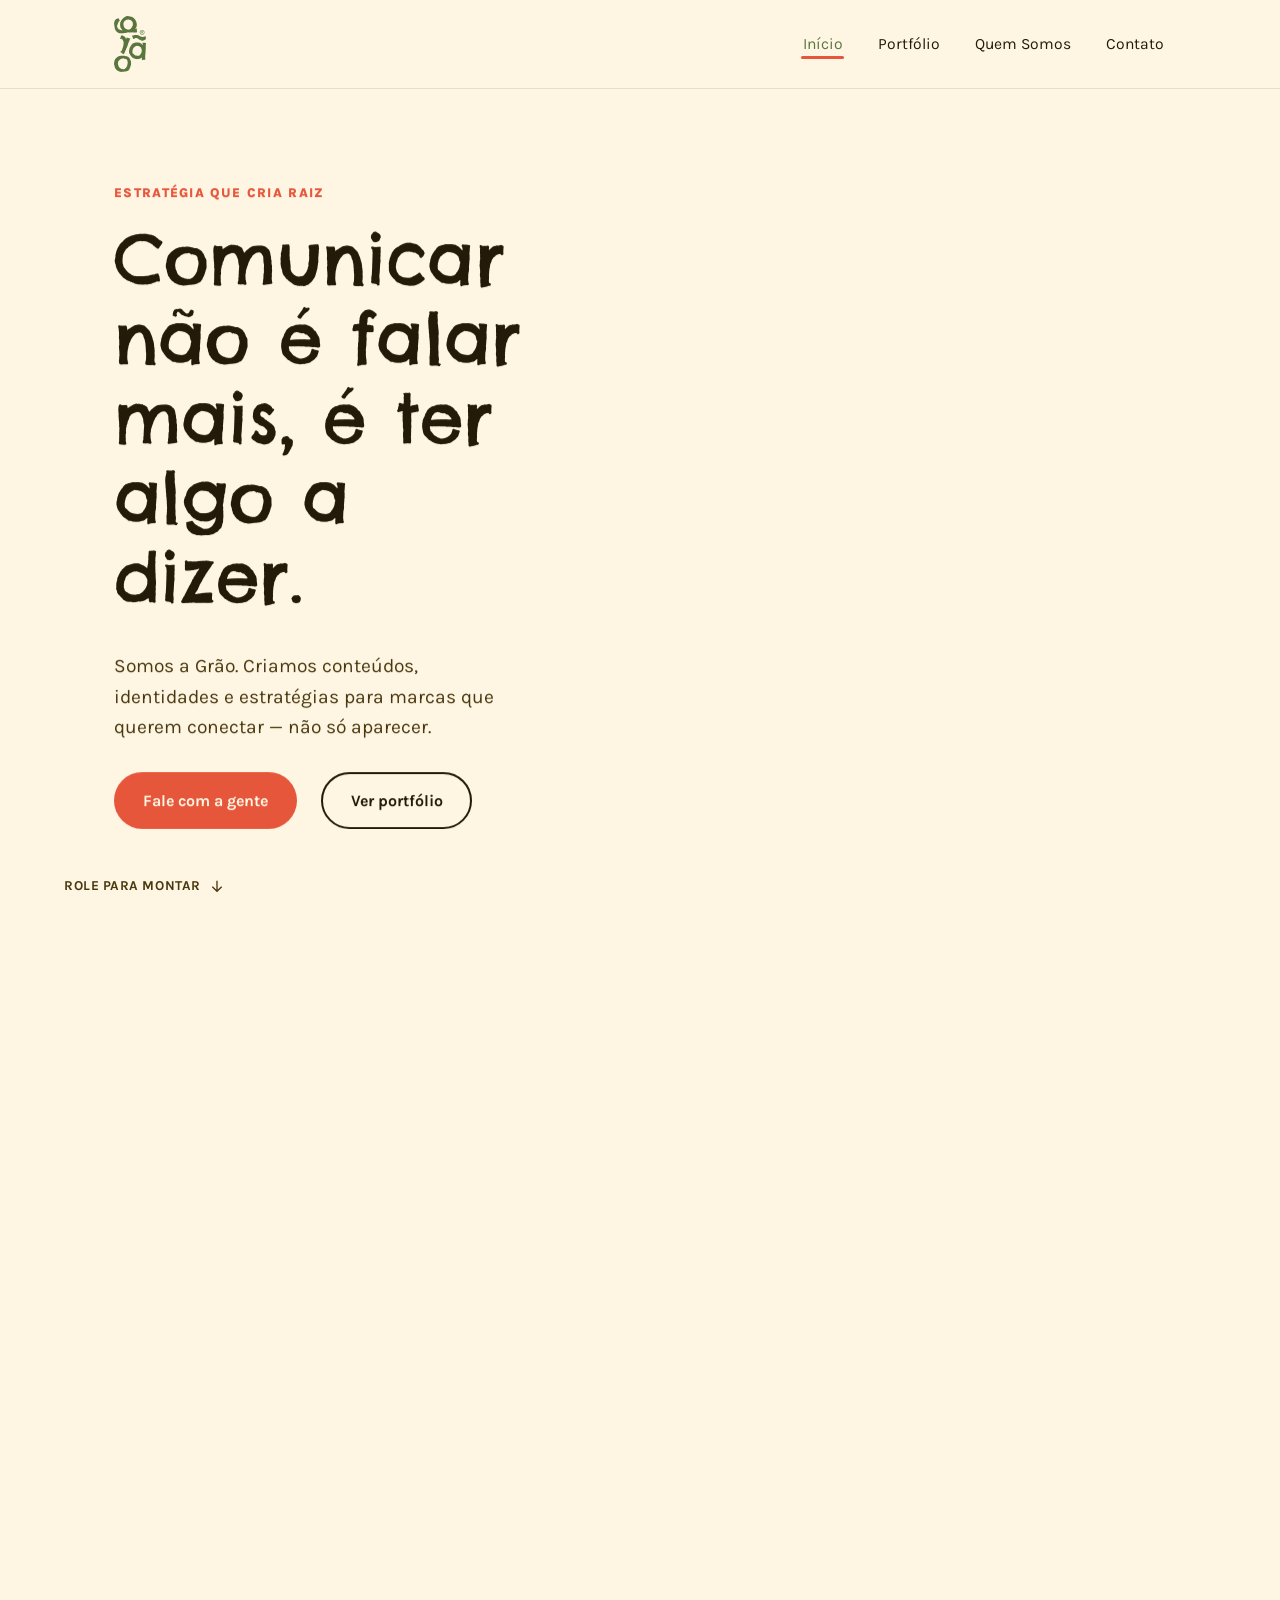
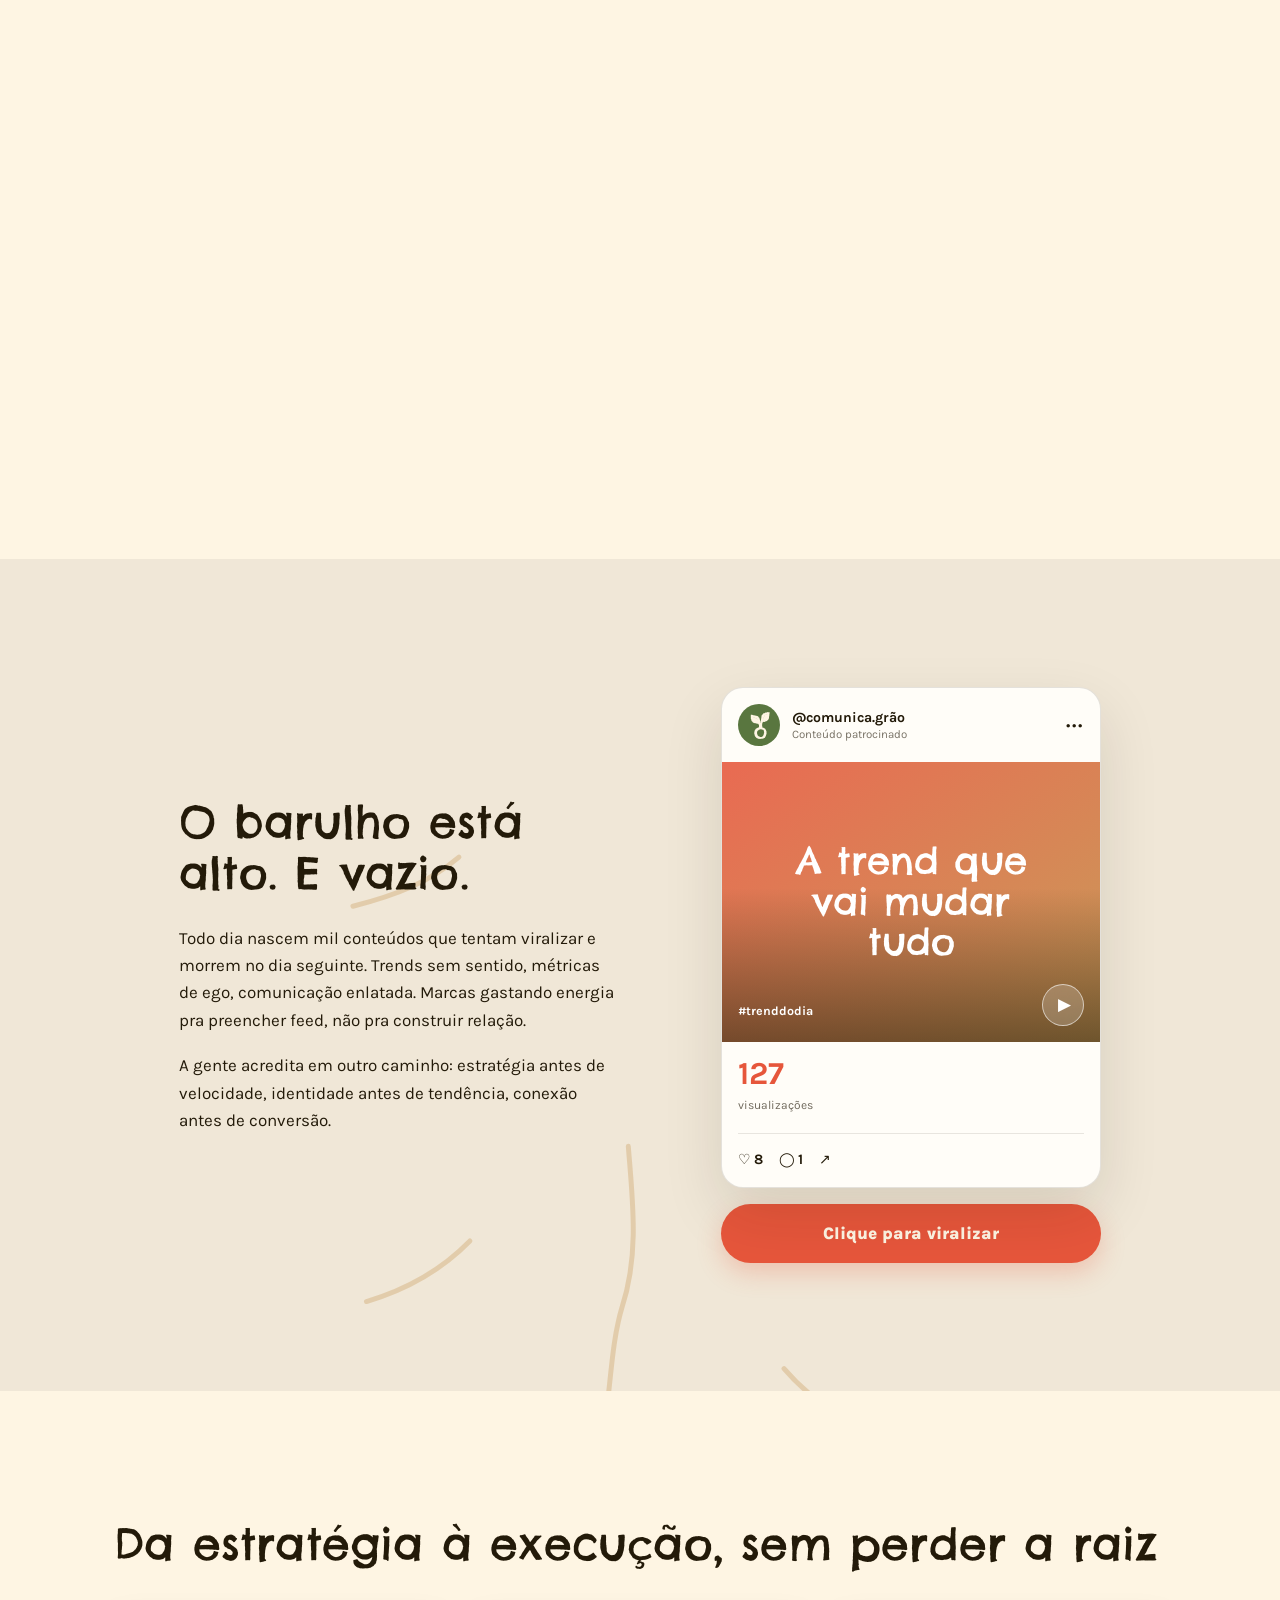
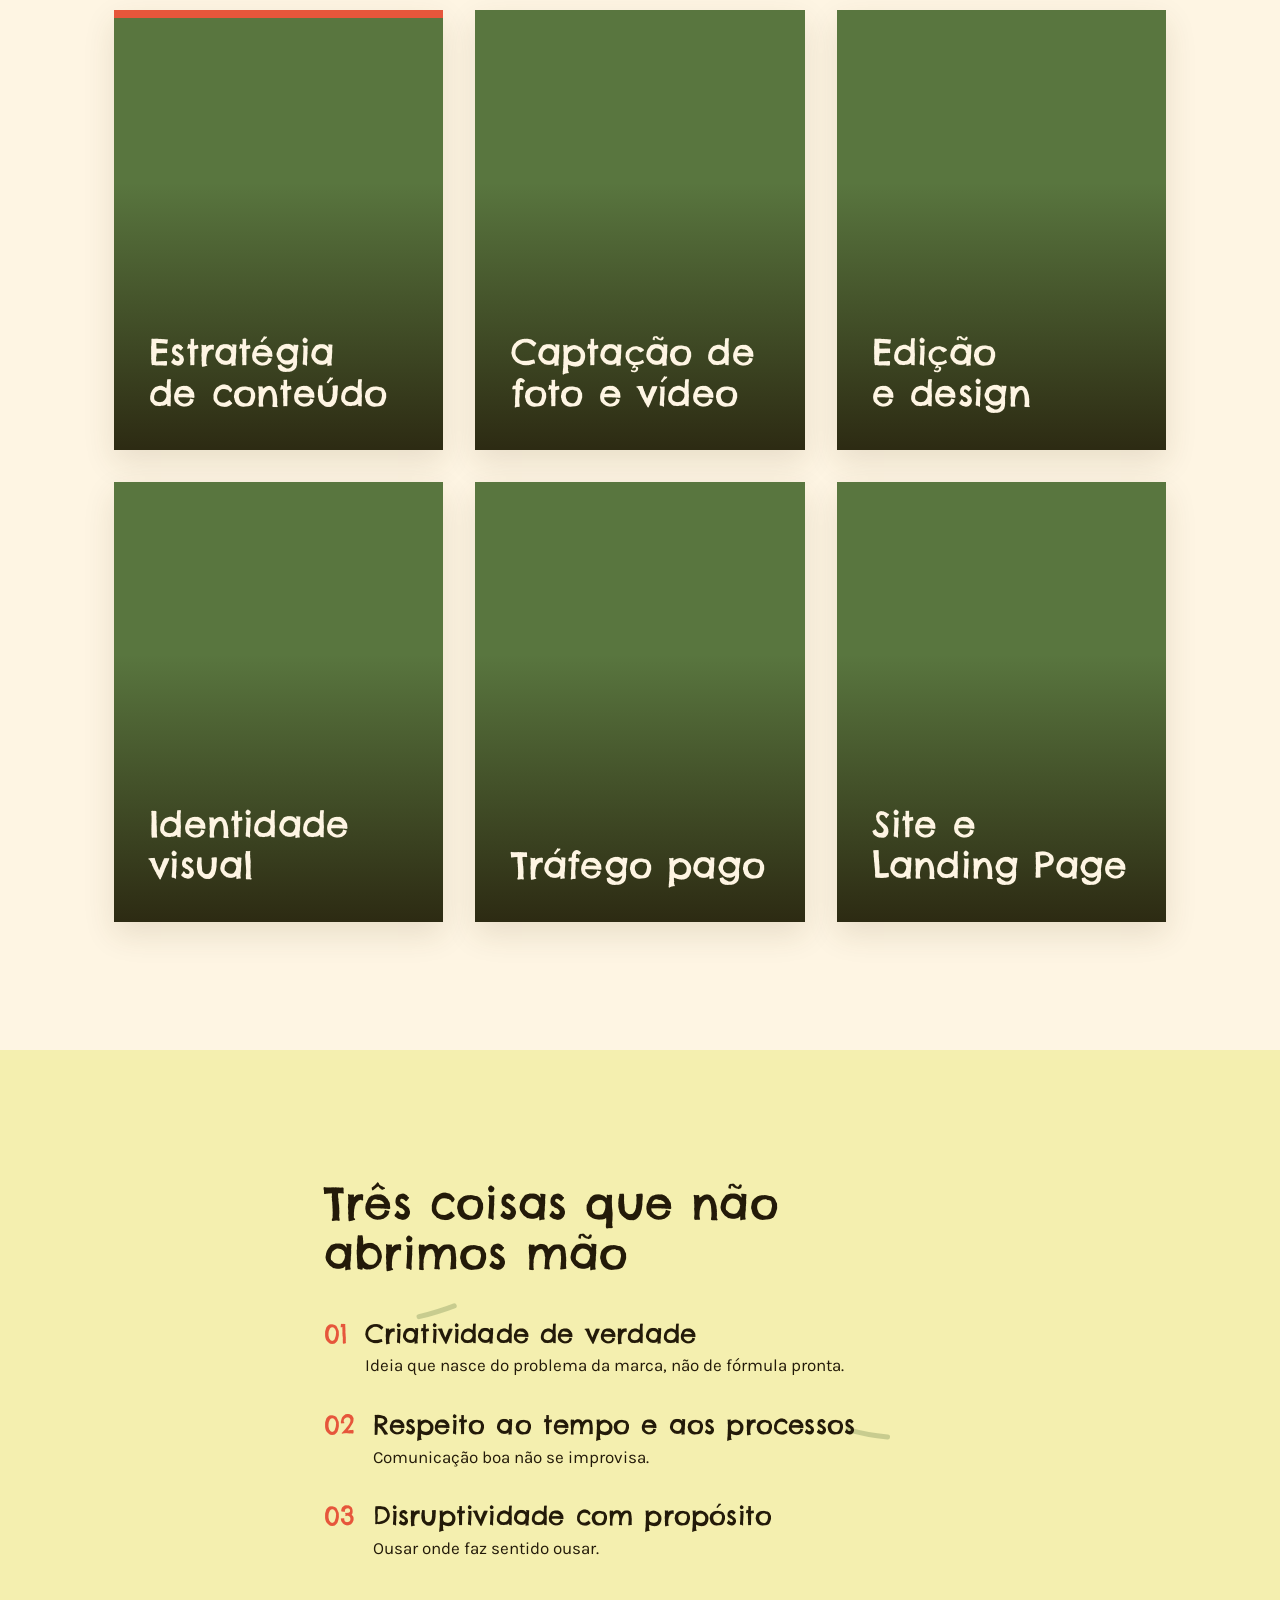
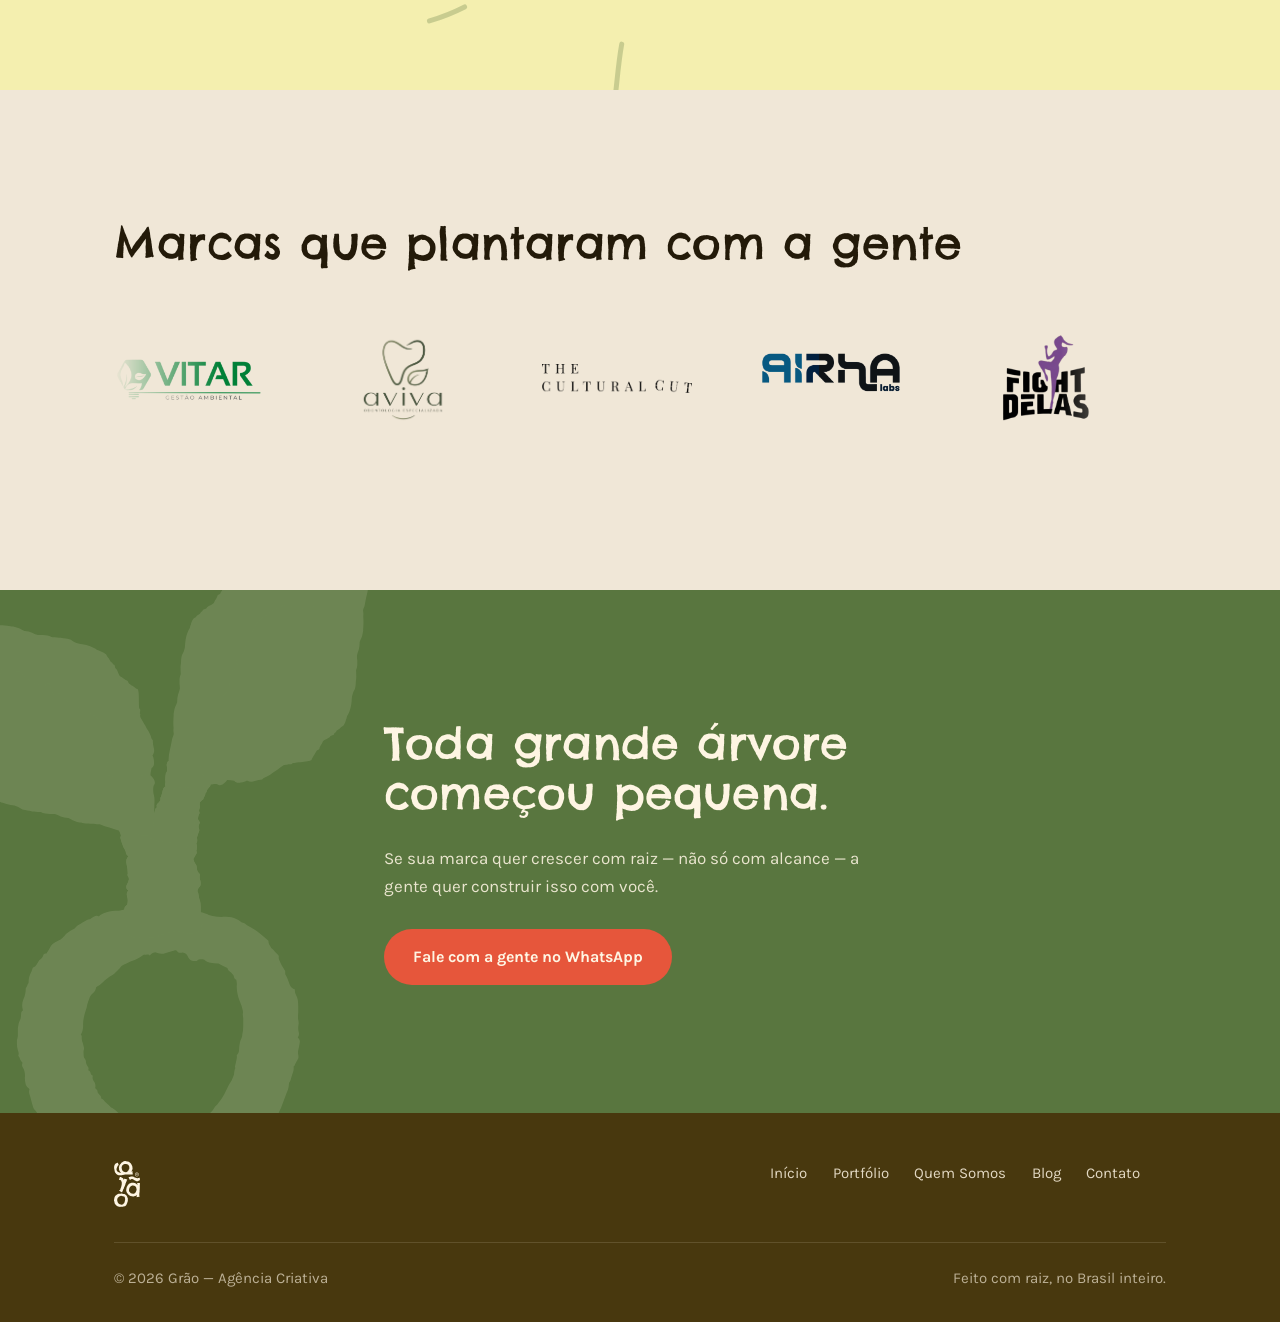
==== index.html @ 2f548d8a "Add files via upload" ====
<!doctype html>
<html lang="pt-BR">
<head>
  <meta charset="UTF-8" />
  <meta name="viewport" content="width=device-width, initial-scale=1.0" />
  <title>Grão — Agência Criativa</title>
  <meta name="description" content="A Grão cria conteúdos, identidades e estratégias para marcas que querem conectar — não só aparecer. Comunicação com propósito, do Brasil inteiro." />
  <link rel="icon" href="assets/img/icon-green.svg" type="image/svg+xml" />
  <link rel="stylesheet" href="css/style.css" />
</head>
<body>

  <header class="site-header">
    <nav class="nav">
      <a href="index.html" class="nav-brand">
        <img src="assets/img/logo-green.svg" alt="" class="icon" />
      </a>
      <button class="nav-toggle" aria-label="Abrir menu" aria-expanded="false">
        <svg viewBox="0 0 24 24" fill="none" stroke="currentColor" stroke-width="2"><line x1="3" y1="6" x2="21" y2="6"/><line x1="3" y1="12" x2="21" y2="12"/><line x1="3" y1="18" x2="21" y2="18"/></svg>
      </button>
      <ul class="nav-links">
        <li><a href="index.html" class="active">Início</a></li>
        <li><a href="portfolio.html">Portfólio</a></li>
        <li><a href="quem-somos.html">Quem Somos</a></li>
        <li><a href="contato.html">Contato</a></li>
      </ul>
    </nav>
  </header>

  <main>

    <!-- HERO -->
    <section class="hero bg-cream" data-mosaic-hero>
      <div class="hero-sticky">
        <div class="container hero-layout">
          <div class="hero-inner">
            <span class="hero-kicker reveal-fade">Estratégia que cria raiz</span>
            <h1 class="hero-title">
              <span class="reveal-line"><span>Comunicar não é falar mais, é ter algo a dizer.</span></span>
            </h1>
            <p class="lede reveal-fade">Somos a Grão. Criamos conteúdos, identidades e estratégias para marcas que querem conectar — não só aparecer.</p>
            <div class="btn-row reveal-fade">
              <a href="contato.html" class="btn btn-primary">Fale com a gente</a>
              <a href="portfolio.html" class="btn btn-outline">Ver portfólio</a>
            </div>
          </div>

          <div class="mosaic-stage" role="img" aria-label="Açaí">
            <!-- FOTO 1: -->
            <figure class="mosaic-slot mosaic-slot--1" data-start="0.00" data-x="-70" data-y="10" data-rotate="-4">
              <img src="assets/img/hero-map.png" alt="Frutos reunidos em cestos" />
            </figure>

            <!-- FOTO 2: -->
            <figure class="mosaic-slot mosaic-slot--2" data-start="0.12" data-x="0" data-y="-65" data-rotate="3">
              <img src="assets/img/hero-mud.png" alt="Grãos e cereais" />
            </figure>

            <!-- FOTO 3: -->
            <figure class="mosaic-slot mosaic-slot--3" data-start="0.24" data-x="75" data-y="-30" data-rotate="4">
              <img src="assets/img/hero-acai.png" alt="Mapa do estado do Pará" />
            </figure>

            <!-- FOTO 4: -->
            <figure class="mosaic-slot mosaic-slot--4" data-start="0.38" data-x="85" data-y="15" data-rotate="-3">
              <img src="assets/img/hero-seed.png" alt= Folhas verdes em crescimento" />
            </figure>

            <!-- FOTO 5: -->
            <figure class="mosaic-slot mosaic-slot--5" data-start="0.52" data-x="-55" data-y="60" data-rotate="3">
              <img src="assets/img/icon-green.svg" alt="Mãos trabalhando com terra e cultivo" />
            </figure>

            <!-- FOTO 6: -->
            <figure class="mosaic-slot mosaic-slot--6" data-start="0.65" data-x="0" data-y="75" data-rotate="-4">
              <img src="assets/img/hero-pirarucu.jpeg" alt="Cultivo protegido em estufa" />
            </figure>

            <!-- FOTO 7: -->
            <figure class="mosaic-slot mosaic-slot--7" data-start="0.78" data-x="70" data-y="65" data-rotate="4">
              <img src="assets/img/hero-nut.png" alt="Grãos de café" />
            </figure>

            <figure class="mosaic-slot mosaic-slot--8" data-start="0.86" data-x="70" data-y="65"> 
              <img src="assets/img/hero-color.png" alt="Paleta de cores">
            </figure>
          </div>
        </div>
        <a href="#problema" class="scroll-cue reveal-fade" aria-label="Rolar para montar o mosaico">
          <span>Role para montar</span>
          <svg viewBox="0 0 24 24" fill="none" stroke="currentColor" stroke-width="2"><path d="M12 4v16M5 13l7 7 7-7"/></svg>
        </a>
      </div>
    </section>

    <!-- O PROBLEMA -->
<section
class="bg-soft root-growth-section root-growth-section--problem"
id="problema"
data-root-section
>
<svg
  class="growing-root"
  viewBox="0 0 700 620"
  preserveAspectRatio="xMidYMid slice"
  aria-hidden="true"
>
  <path
    class="root-line"
    pathLength="1"
    data-root-delay="0"
    d="M350 0 C342 72 372 112 350 172 C329 230 363 281 346 339 C330 397 358 459 338 520 C329 550 331 586 322 620"
  />

  <path
    class="root-line"
    pathLength="1"
    data-root-delay="0.12"
    d="M352 126 C310 143 276 169 243 207 C221 232 195 244 159 253"
  />

  <path
    class="root-line root-line--fine"
    pathLength="1"
    data-root-delay="0.22"
    d="M259 190 C244 164 218 145 186 137 M225 224 C194 211 166 214 135 228"
  />

  <path
    class="root-line"
    pathLength="1"
    data-root-delay="0.3"
    d="M349 226 C394 244 432 273 466 311 C491 339 524 353 564 357"
  />

  <path
    class="root-line root-line--fine"
    pathLength="1"
    data-root-delay="0.42"
    d="M439 286 C460 257 491 239 528 235 M481 326 C516 315 548 319 584 339"
  />

  <path
    class="root-line"
    pathLength="1"
    data-root-delay="0.5"
    d="M346 360 C309 382 280 416 253 456 C233 485 205 505 168 516"
  />

  <path
    class="root-line root-line--fine"
    pathLength="1"
    data-root-delay="0.63"
    d="M281 420 C258 399 230 391 198 394 M247 465 C214 455 184 463 153 486"
  />

  <path
    class="root-line"
    pathLength="1"
    data-root-delay="0.68"
    d="M341 455 C378 471 407 500 431 540 C449 570 475 591 508 603"
  />
</svg>

<div class="container problem-content">
  <div class="problem-text">
    <h2>O barulho está alto. E vazio.</h2>

    <p>
      Todo dia nascem mil conteúdos que tentam viralizar e morrem no dia
      seguinte. Trends sem sentido, métricas de ego, comunicação enlatada.
      Marcas gastando energia pra preencher feed, não pra construir relação.
    </p>

    <p>
      A gente acredita em outro caminho: estratégia antes de velocidade,
      identidade antes de tendência, conexão antes de conversão.
    </p>
  </div>

  <!-- MINIJOGO -->
  <div class="viral-game" data-viral-game>
    <div class="viral-post">
      <div class="viral-post__header">
        <div class="viral-post__avatar"> 
          <div class="viral-post__icon"> 
            <img src="assets/img/icon-cream.svg">
        </div>
      </div>

        <div class="viral-post__profile">
          <strong>@comunica.grão</strong>
          <span>Conteúdo patrocinado</span>
        </div>

        <span class="viral-post__menu" aria-hidden="true">•••</span>
      </div>

      <div class="viral-post__media">
        <span class="viral-post__label">
          A trend que vai mudar tudo
        </span>

        <div class="viral-post__play" aria-hidden="true">
          ▶
        </div>

        <span class="viral-post__trend">
          #trenddodia
        </span>
      </div>

      <div class="viral-post__metrics">
        <div class="viral-post__views">
          <strong data-viral-views>127</strong>
          <span>visualizações</span>
        </div>

        <div class="viral-post__interactions">
          <span>
            ♡ <strong data-viral-likes>8</strong>
          </span>

          <span>
            ◯ <strong data-viral-comments>1</strong>
          </span>

          <span aria-hidden="true">↗</span>
        </div>
      </div>

      <!-- MENSAGEM FINAL -->
      <div
        class="viral-result"
        data-viral-result
        role="status"
        aria-live="polite"
        aria-hidden="true"
      >
        <div class="viral-result__content">
          <span class="viral-result__icon" aria-hidden="true">
            ☹
          </span>

          <p>
            Infelizmente, surgiu uma nova trend.<br>
            Todo mundo já esqueceu essa.
          </p>

          <button
            class="viral-reset-button"
            type="button"
            data-viral-reset
          >
            Ver nova trend
          </button>
        </div>
      </div>
    </div>

    <button
      class="viral-button"
      type="button"
      data-viral-button
    >
      Clique para viralizar
    </button>
  </div>
</div>
</section>

    <!-- O QUE FAZEMOS -->
    <section class="bg-cream">
      <div class="container">
        <h2>Da estratégia à execução, sem perder a raiz</h2>
        <div class="services-grid">
          <article class="service-card is-flagship" style="--service-image: url('https://images.unsplash.com/photo-1552664730-d307ca884978?auto=format&fit=crop&w=1200&q=85');">
            <div class="service-card__content">
              <h3>Estratégia de conteúdo</h3>
              <div class="service-card__details">
                <p>Nosso carro-chefe: planejamento que conecta a marca ao que ela quer dizer — e a quem ela quer alcançar, do roteiro ao post no ar, com estratégia por trás de cada peça.</p>
                <a href="portfolio.html" class="btn service-card__cta">Quero conhecer</a>
              </div>
            </div>
          </article>
          <article class="service-card" style="--service-image: url('https://unsplash.com/pt-br/fotografias/um-close-up-de-uma-raiz-de-arvore-em-uma-rocha-HPtBfvp8Uvg');">
            <div class="service-card__content">
              <h3>Captação de foto e vídeo</h3>
              <div class="service-card__details">
                <p>Imagem com direção, intenção e sensibilidade — muito além do simples registro.</p>
                <a href="portfolio.html" class="btn service-card__cta">Quero conhecer</a>
              </div>
            </div>
          </article>
          <article class="service-card" style="--service-image: url('https://images.unsplash.com/photo-1626785774573-4b799315345d?auto=format&fit=crop&w=1200&q=85');">
            <div class="service-card__content">
              <h3>Edição e design</h3>
              <div class="service-card__details">
                <p>Acabamento visual que organiza a mensagem e comunica antes mesmo da leitura.</p>
                <a href="portfolio.html" class="btn service-card__cta">Quero conhecer</a>
              </div>
            </div>
          </article>
          <article class="service-card" style="--service-image: url('https://images.unsplash.com/photo-1613909207039-6b173b755cc1?auto=format&fit=crop&w=1200&q=85');">
            <div class="service-card__content">
              <h3>Identidade visual</h3>
              <div class="service-card__details">
                <p>Marcas com personalidade, coerência e raiz — não apenas um logo bonito.</p>
                <a href="portfolio.html" class="btn service-card__cta">Quero conhecer</a>
              </div>
            </div>
          </article>
          <article class="service-card" style="--service-image: url('https://images.unsplash.com/photo-1460925895917-afdab827c52f?auto=format&fit=crop&w=1200&q=85');">
            <div class="service-card__content">
              <h3>Tráfego pago</h3>
              <div class="service-card__details">
                <p>Campanhas guiadas por objetivo, estratégia e análise — não apenas por alcance.</p>
                <a href="portfolio.html" class="btn service-card__cta">Quero conhecer</a>
              </div>
            </div>
          </article>
          <article class="service-card" style="--service-image: url('https://images.unsplash.com/photo-1460925895917-afdab827c52f?auto=format&fit=crop&w=1200&q=85');">
            <div class="service-card__content">
              <h3>Site e Landing Page</h3>
              <div class="service-card__details">
                <p>Campanhas guiadas por objetivo, estratégia e análise — não apenas por alcance.</p>
                <a href="portfolio.html" class="btn service-card__cta">Quero conhecer</a>
              </div>
            </div>
          </article>          
        </div>
      </div>
    </section>

    <!-- POR QUE A GRÃO -->
    <section class="bg-sprout root-growth-section root-growth-section--why" data-root-section>
      <svg class="growing-root" viewBox="0 0 700 620" preserveAspectRatio="xMidYMid slice" aria-hidden="true">
        <path class="root-line" pathLength="1" data-root-delay="0" d="M350 0 C342 72 372 112 350 172 C329 230 363 281 346 339 C330 397 358 459 338 520 C329 550 331 586 322 620" />
        <path class="root-line" pathLength="1" data-root-delay="0.12" d="M352 126 C310 143 276 169 243 207 C221 232 195 244 159 253" />
        <path class="root-line root-line--fine" pathLength="1" data-root-delay="0.22" d="M259 190 C244 164 218 145 186 137 M225 224 C194 211 166 214 135 228" />
        <path class="root-line" pathLength="1" data-root-delay="0.3" d="M349 226 C394 244 432 273 466 311 C491 339 524 353 564 357" />
        <path class="root-line root-line--fine" pathLength="1" data-root-delay="0.42" d="M439 286 C460 257 491 239 528 235 M481 326 C516 315 548 319 584 339" />
        <path class="root-line" pathLength="1" data-root-delay="0.5" d="M346 360 C309 382 280 416 253 456 C233 485 205 505 168 516" />
        <path class="root-line root-line--fine" pathLength="1" data-root-delay="0.63" d="M281 420 C258 399 230 391 198 394 M247 465 C214 455 184 463 153 486" />
        <path class="root-line" pathLength="1" data-root-delay="0.68" d="M341 455 C378 471 407 500 431 540 C449 570 475 591 508 603" />
      </svg>
      <div class="container" style="max-width: 760px;">
        <h2>Três coisas que não abrimos mão</h2>
        <ul class="values-list">
          <li>
            <span class="num">01</span>
            <div>
              <h3>Criatividade de verdade</h3>
              <p>Ideia que nasce do problema da marca, não de fórmula pronta.</p>
            </div>
          </li>
          <li>
            <span class="num">02</span>
            <div>
              <h3>Respeito ao tempo e aos processos</h3>
              <p>Comunicação boa não se improvisa.</p>
            </div>
          </li>
          <li>
            <span class="num">03</span>
            <div>
              <h3>Disruptividade com propósito</h3>
              <p>Ousar onde faz sentido ousar.</p>
            </div>
          </li>
        </ul>
      </div>
    </section>

 <!-- PROVA SOCIAL -->
<section class="bg-soft">
  <div class="container">
    <h2>Marcas que plantaram com a gente</h2>
    <div class="logos-carousel">
      <div class="logos-track">

        <div class="logos-group">
          <img src="assets/img/ps_vitar.png" alt="Vitar Gestão Ambiental">
          <img src="assets/img/ps_aviva.png" alt="Aviva Odontologia Especializada">
          <img src="assets/img/ps_tcc.png" alt="The Cultural Cut">
          <img src="assets/img/ps_airha.png" alt="Airha Labs">
          <img src="assets/img/ps_fight.png" alt="Fight Delas">
        </div>

        <!-- Repetição necessária para o movimento infinito -->
        <div class="logos-group" aria-hidden="true">
          <img src="assets/img/ps_vitar.png" alt="Vitar Gestão Ambiental">
          <img src="assets/img/ps_aviva.png" alt="Aviva Odontologia Especializada">
          <img src="assets/img/ps_tcc.png" alt="The Cultural Cut">
          <img src="assets/img/ps_airha.png" alt="Airha Labs">
          <img src="assets/img/ps_fight.png" alt="Fight Delas">
        </div>

      </div>
    </div>
  </div>
</section>
    <!-- CTA FINAL -->
    <section class="bg-green cta-final">
      <img src="assets/img/icon-cream.svg" alt="" class="icon-watermark" aria-hidden="true" />
      <div class="container cta-final-inner">
        <h2>Toda grande árvore começou pequena.</h2>
        <p>Se sua marca quer crescer com raiz — não só com alcance — a gente quer construir isso com você.</p>
        <div class="btn-row">
          <a href="contato.html" class="btn btn-primary">Fale com a gente no WhatsApp</a>
        </div>
      </div>
    </section>

  </main>

  <footer class="site-footer">
    <div class="container">
      <div class="footer-grid">
        <a href="index.html" class="footer-brand">
          <img src="assets/img/logo-cream.svg" alt="" class="icon" />
        </a>
        <ul class="footer-links">
          <li><a href="index.html">Início</a></li>
          <li><a href="portfolio.html">Portfólio</a></li>
          <li><a href="quem-somos.html">Quem Somos</a></li>
          <li><a href="blog.html">Blog</a></li>
          <li><a href="contato.html">Contato</a></li>
        </ul>
      </div>
      <div class="footer-bottom">
        <span>© <span id="year"></span> Grão — Agência Criativa</span>
        <span>Feito com raiz, no Brasil inteiro.</span>
      </div>
    </div>
  </footer>

  <script src="js/main.js"></script>
  <script>
    (() => {
      const sections = document.querySelectorAll("[data-root-section]");
      const reduceMotion = window.matchMedia("(prefers-reduced-motion: reduce)").matches;

      if (!sections.length || reduceMotion) return;

      const clamp = (value, min = 0, max = 1) =>
        Math.min(Math.max(value, min), max);

      const drawRoot = (section, progress) => {
        section.querySelectorAll(".root-line").forEach((line) => {
          const delay = Number(line.dataset.rootDelay || 0);
          const localProgress = clamp((progress - delay) / Math.max(1 - delay, 0.01));
          line.style.strokeDashoffset = String(1 - localProgress);
        });
      };

      sections.forEach((section) => {
        section.addEventListener("pointermove", (event) => {
          if (event.pointerType === "touch") return;

          const rect = section.getBoundingClientRect();
          const progress = clamp((event.clientY - rect.top) / rect.height);
          drawRoot(section, progress);
        });
      });

      let ticking = false;

      const updateFromScroll = () => {
        sections.forEach((section) => {
          if (section.matches(":hover") && window.matchMedia("(hover: hover)").matches) return;

          const rect = section.getBoundingClientRect();
          const viewportTrigger = window.innerHeight * 0.82;
          const progress = clamp((viewportTrigger - rect.top) / (rect.height + viewportTrigger * 0.35));
          drawRoot(section, progress);
        });

        ticking = false;
      };

      window.addEventListener("scroll", () => {
        if (ticking) return;
        ticking = true;
        window.requestAnimationFrame(updateFromScroll);
      }, { passive: true });

      window.addEventListener("resize", updateFromScroll, { passive: true });
      updateFromScroll();
    })();
  </script>
  <script>document.getElementById("year").textContent = new Date().getFullYear();</script>
</body>
</html>
<script src="js/main.js"></script>
---- css/style.css ----
/* ==========================================================================
   GRÃO — Agência Criativa
   Sistema de estilos globais
   ========================================================================== */

   @font-face {
    font-family: "Chelsea Market";
    src: url("../assets/fonts/ChelseaMarket-Regular.ttf") format("truetype");
    font-weight: 400;
    font-style: normal;
    font-display: swap;
  }
  
  @font-face {
    font-family: "Karla";
    src: url("../assets/fonts/Karla-VariableFont_wght.ttf") format("truetype-variations");
    font-weight: 200 800;
    font-style: normal;
    font-display: swap;
  }
  
  :root {
    /* --- Cores base --- */
    --bg: #FEF5E3;          /* creme — fundo principal */
    --bg-soft: #F0E7D7;     /* creme mais escuro — seções alternadas */
    --bg-sprout: #F4EFAF;   /* verde-amarelado claro — seções de destaque */
    --green: #59763F;       /* verde principal da marca */
    --green-deep: #48380E;  /* verde-oliva escuro — profundidade extra */
    --ink: #231A09;         /* texto escuro */
    --cream: #FEF5E3;
  
    /* --- Acentos (uso pontual) --- */
    --gold: #B0A066;
    --caramel: #C08A3D;
    --terracotta: #E6563B;  /* reservado para CTA principal */
    --wine: #4B1719;
  
    /* --- Tipografia --- */
    --font-display: "Chelsea Market", "Georgia", serif;
    --font-body: "Karla", -apple-system, BlinkMacSystemFont, sans-serif;
  
    /* --- Espaçamento --- */
    --gutter: clamp(1.5rem, 5vw, 4.5rem);
    --section-y: clamp(4rem, 10vw, 8rem);
    --max-w: 1180px;
  }
  
  /* --- Reset básico --- */
  *, *::before, *::after { box-sizing: border-box; }
  html { scroll-behavior: smooth; }
  
  @media (prefers-reduced-motion: reduce) {
    html { scroll-behavior: auto; }
    *, *::before, *::after {
      animation-duration: 0.01ms !important;
      animation-iteration-count: 1 !important;
      transition-duration: 0.01ms !important;
    }
  }
  
  body {
    margin: 0;
    background: var(--bg);
    color: var(--ink);
    font-family: var(--font-body);
    font-size: 1.0625rem;
    line-height: 1.6;
    -webkit-font-smoothing: antialiased;
  }
  
  img, svg { max-width: 100%; display: block; }
  
  h1, h2, h3, h4 {
    font-family: var(--font-display);
    font-weight: 400;
    line-height: 1.15;
    margin: 0 0 0.6em;
    letter-spacing: 0.2px;
  }
  
  h1 { font-size: clamp(2.4rem, 5.4vw, 4.4rem); }
  h2 { font-size: clamp(1.8rem, 3.6vw, 2.75rem); }
  h3 { font-size: clamp(1.25rem, 2.2vw, 1.6rem); }
  
  p { margin: 0 0 1.1em; max-width: 62ch; }
  
  a {
    color: inherit;
    text-decoration-color: var(--terracotta);
    text-underline-offset: 3px;
  }
  
  .container {
    max-width: var(--max-w);
    margin: 0 auto;
    padding: 0 var(--gutter);
  }
  
  section {
    padding: var(--section-y) 0;
  }
  
  /* --- Foco visível (acessibilidade) --- */
  a:focus-visible,
  button:focus-visible,
  input:focus-visible,
  textarea:focus-visible {
    outline: 3px solid var(--terracotta);
    outline-offset: 3px;
  }
  
  /* ==========================================================================
     Header / Navegação
     ========================================================================== */
  
  .site-header {
    position: sticky;
    top: 0;
    z-index: 50;
    background: var(--bg);
    border-bottom: 1px solid rgba(35, 26, 9, 0.1);
  }
  
  .nav {
    display: flex;
    align-items: center;
    justify-content: space-between;
    padding: 1rem var(--gutter);
    max-width: var(--max-w);
    margin: 0 auto;
  }
  
  .nav-brand {
    display: flex;
    align-items: center;
    gap: 0.6rem;
    text-decoration: none;
    color: var(--green-deep);
  }
  
  .nav-brand .icon {
    width: 32px;
    height: auto;
  }
  
  .nav-brand .wordmark {
    font-family: var(--font-display);
    font-size: 1.5rem;
    line-height: 1;
    padding-top: 0.15em;
  }
  
  .nav-links {
    display: flex;
    list-style: none;
    margin: 0;
    padding: 0;
    font-size: 0.98rem;
  }
  
  .nav-links li + li {
    margin-left: clamp(1rem, 2.5vw, 2.2rem);
  }
  
  .nav-links a {
    text-decoration: none;
    position: relative;
    padding: 0.3rem 0.1rem;
  }
  
  .nav-links a.active,
  .nav-links a:hover {
    color: var(--green);
  }
  
  .nav-links a.active::after {
    content: "";
    position: absolute;
    left: 0;
    right: 0;
    bottom: -2px;
    height: 3px;
    background: var(--terracotta);
    border-radius: 2px;
  }
  
  .nav-toggle {
    display: none;
    background: none;
    border: none;
    cursor: pointer;
    padding: 0.4rem;
  }
  
  .nav-toggle svg { width: 26px; height: 26px; }
  
  @media (max-width: 760px) {
    .nav-links {
      position: absolute;
      top: 100%;
      left: 0;
      right: 0;
      background: var(--bg);
      flex-direction: column;
      align-items: flex-start;
      gap: 0;
      border-bottom: 1px solid rgba(35, 26, 9, 0.1);
      max-height: 0;
      overflow: hidden;
      transition: max-height 0.28s ease;
    }
    .nav-links.open { max-height: 320px; }
    .nav-links li { width: 100%; }
    .nav-links li + li { margin-left: 0; }
    .nav-links a { display: block; padding: 0.9rem var(--gutter); width: 100%; }
    .nav-toggle { display: block; }
  }
  
  /* ==========================================================================
     Botões
     ========================================================================== */
  
  .btn {
    display: inline-flex;
    align-items: center;
    gap: 0.5rem;
    font-family: var(--font-body);
    font-weight: 700;
    font-size: 1rem;
    padding: 0.85rem 1.7rem;
    border-radius: 999px;
    text-decoration: none;
    border: 2px solid transparent;
    cursor: pointer;
    transition: transform 0.15s ease, background 0.2s ease, border-color 0.2s ease, color 0.2s ease;
  }
  
  .btn:hover { transform: translateY(-2px); }
  
  .btn-primary {
    background: var(--terracotta);
    color: var(--cream);
  }
  .btn-primary:hover { background: #cf4a32; }
  
  .btn-outline {
    background: transparent;
    border-color: currentColor;
    color: var(--ink);
  }
  .btn-outline:hover { background: rgba(35, 26, 9, 0.06); }
  
  .btn-outline.on-dark {
    color: var(--cream);
  }
  .btn-outline.on-dark:hover { background: rgba(254, 245, 227, 0.12); }
  
  .btn-row {
    display: flex;
    flex-wrap: wrap;
    gap: 1rem 1.5rem;
    align-items: center;
    margin-top: 1.8rem;
  }
  
  /* ==========================================================================
     Seções — utilitários de fundo (progressão "semente → raiz")
     ========================================================================== */
  
  .bg-cream   { background: var(--bg); }
  .bg-soft    { background: var(--bg-soft); }
  .bg-sprout  { background: var(--bg-sprout); }
  .bg-green   { background: var(--green); color: var(--cream); }
  .bg-green h1, .bg-green h2, .bg-green h3 { color: var(--cream); }
  .bg-green p { color: rgba(254, 245, 227, 0.88); }
  
  .eyebrow-icon {
    width: 30px;
    margin-bottom: 1.1rem;
    opacity: 0.9;
  }
  
  /* ==========================================================================
     Hero
     ========================================================================== */
  
  .hero {
    position: relative;
    height: 230vh;
    padding: 0;
    overflow: clip;
  }
  
  .hero-sticky {
    position: sticky;
    top: 72px;
    min-height: calc(100vh - 72px);
    display: flex;
    align-items: center;
    overflow: hidden;
    padding: clamp(2.5rem, 6vw, 5rem) 0;
  }
  
  .hero-layout {
    width: 100%;
    display: grid;
    grid-template-columns: minmax(300px, 0.82fr) minmax(500px, 1.18fr);
    align-items: center;
    gap: clamp(1rem, 4vw, 4.5rem);
  }
  
  .hero-inner {
    position: relative;
    z-index: 3;
    max-width: 650px;
    will-change: transform;
  }
  
  .hero-title { margin-bottom: 0.5em; margin-right: 1.%; overflow: hidden;}
  
  .hero-kicker {
    display: inline-block;
    margin-bottom: 1rem;
    color: var(--terracotta);
    font-size: 0.82rem;
    font-weight: 800;
    letter-spacing: 0.1em;
    text-transform: uppercase;
  }
  
  .hero .lede {
    font-size: 1.2rem;
    max-width: 46ch;
    color: var(--green-deep);
  }
  
  .mosaic-stage {
    position: relative;
    width: min(57vw, 740px);
    aspect-ratio: 1.18 / 1;
    justify-self: end;
    isolation: isolate;
    filter: drop-shadow(0 20px 28px rgba(72, 56, 14, 0.13));
  }

  .mosaic-slot {
    position: absolute;
    z-index: 1;
    margin: 0;
    overflow: hidden;
    /* background: var(--bg-soft); */
    border-top: non;
    opacity: 0;
    box-shadow: 0 10px 24px rgba(35, 26, 9, 0.16);
    transition: opacity 0.08s linear;
    will-change: opacity, transform;
  }

  .mosaic-slot img {
    width: 100%;
    height: 100%;
    object-fit: cover;
  }

  .mosaic-slot.is-image-error::after {
    content: "Substitua esta foto no index.html";
    position: absolute;
    inset: 0;
    display: grid;
    place-items: center;
    padding: 1rem;
    background: var(--green);
    color: var(--cream);
    font-weight: 700;
    text-align: center;
  }

  .mosaic-slot--1 { left: 10%; top: 8%; width: 41%; height: auto; z-index: 6; box-shadow: none; scale: 80%; }
  .mosaic-slot--2 { left: 34%; top: 0; width: 60%; height: 39%; z-index: 2; }
  .mosaic-slot--3 { right: -15%; top: 42%; width: 50%; height: auto; z-index: 2; }
  .mosaic-slot--4 { right: 1%; top: 10%; width: 57%; height: 35%; z-index: 3; box-shadow: none;}
  .mosaic-slot--5 { scale: 80%; left: 12%; top: 35%; width: auto; height: 50%; z-index: 8; box-shadow: none;}
  .mosaic-slot--6 { left: 36%; top: 42%; width: auto; height: 44%; z-index: 2; }
  .mosaic-slot--7 { right: -20%; top: 70%; width:auto; height: 46%; z-index: 5; box-shadow: none;scale: 70%;}
  .mosaic-slot--8 { right: 46%; top: 70%; width: 41%; height: auto; box-shadow: none;z-index: 7;}

  .mosaic-palette {
    position: absolute;
    z-index: 7;
    left: 35%;
    bottom: 2%;
    display: flex;
    gap: 0.35rem;
    padding: 0.45rem;
    background: var(--cream);
    box-shadow: 0 8px 18px rgba(35, 26, 9, 0.13);
    opacity: 0;
    transform: translateY(24px);
    transition: opacity 0.25s ease, transform 0.25s ease;
  }

  .mosaic-palette.is-visible { opacity: 1; transform: translateY(0); }
  .mosaic-palette span { width: 22px; height: 54px; border-radius: 4px; }
  .mosaic-palette span:nth-child(1) { background: #6a1117; }
  .mosaic-palette span:nth-child(2) { background: #f04c24; }
  .mosaic-palette span:nth-child(3) { background: #c18b3b; }
  .mosaic-palette span:nth-child(4) { background: #5a7741; }
  .mosaic-palette span:nth-child(5) { background: #2c2509; }
  
  @media (max-width: 900px) {
    .hero { height: 205vh; }
    .hero-sticky { top: 64px; min-height: calc(100svh - 64px); padding: 1.75rem 0 2rem; }
    .hero-layout { grid-template-columns: 1fr; gap: 1.25rem; }
    .hero-inner { max-width: 680px; }
    .hero-title { font-size: clamp(2rem, 8vw, 3.25rem); }
    .hero .lede { font-size: 1.05rem; }
    .mosaic-stage { width: min(92vw, 650px); justify-self: center; }
  }
  
  @media (max-width: 520px) {
    .hero { height: 190vh; }
    .hero-sticky { align-items: start; }
    .hero-layout { gap: 0.85rem; }
    .hero-kicker { margin-bottom: 0.6rem; }
    .hero-title { margin-bottom: 0.35em; }
    .hero .lede { margin-bottom: 0.8rem; line-height: 1.45; }
    .hero .btn-row { gap: 0.55rem; }
    .hero .btn { padding: 0.7rem 1rem; font-size: 0.9rem; }
    .mosaic-stage { width: 94vw; }
    .mosaic-palette span { width: 16px; height: 38px; }
    .scroll-cue { display: none; }
  }
  
  /* --- Entrada de texto em cascata (stagger) --- */
  .reveal-line {
    display: block;
    overflow: hidden;
  }
  
  .reveal-line span {
    display: block;
    transform: translateY(110%);
    animation: reveal-up 0.9s cubic-bezier(0.22, 1, 0.36, 1) forwards;
  }
  
  .reveal-line:nth-child(1) span { animation-delay: 0.1s; }
  .reveal-line:nth-child(2) span { animation-delay: 0.28s; }
  
  @keyframes reveal-up {
    to { transform: translateY(0); }
  }
  
  .reveal-fade {
    opacity: 0;
    animation: fade-up 0.8s ease forwards;
  }
  
  .hero .lede.reveal-fade { animation-delay: 0.5s; }
  .hero .btn-row.reveal-fade { animation-delay: 0.65s; }
  .hero .scroll-cue.reveal-fade { animation-delay: 1.1s; }
  
  @keyframes fade-up {
    from { opacity: 0; transform: translateY(16px); }
    to   { opacity: 1; transform: translateY(0); }
  }
  
  /* --- Indicador "role para explorar" --- */
  .scroll-cue {
    position: absolute;
    z-index: 4;
    left: var(--gutter);
    bottom: 1.25rem;
    display: inline-flex;
    align-items: center;
    gap: 0.5rem;
    margin-top: 0;
    font-size: 0.85rem;
    font-weight: 700;
    letter-spacing: 0.04em;
    text-transform: uppercase;
    text-decoration: none;
    color: var(--green-deep);
    opacity: 0;
    width: fit-content;
  }
  
  .scroll-cue svg {
    width: 16px;
    height: 16px;
    animation: bounce-y 1.6s ease-in-out infinite;
  }
  
  @keyframes bounce-y {
    0%, 100% { transform: translateY(0); }
    50%      { transform: translateY(5px); }
  }
  
  /* --- Acessibilidade: reduzir movimento --- */
  @media (prefers-reduced-motion: reduce) {
    .hero { height: auto; }
    .hero-sticky { position: relative; top: 0; min-height: auto; }
    .mosaic-slot { opacity: 1 !important; transform: none !important; }
    .mosaic-palette { opacity: 1; transform: none; }
    .hero-inner { transform: none; }
    .reveal-line span { animation: none !important; transform: none; }
    .reveal-fade { animation: none !important; opacity: 1; }
    .scroll-cue svg { animation: none !important; }
  }
  
  /* ==========================================================================
     Grids / Cards de serviço
     ========================================================================== */
  
  .services-grid {
    display: grid;
    grid-template-columns: repeat(auto-fit, minmax(280px, 1fr));
    gap: 2rem;
    margin-top: 2.5rem;
  }
  
  .service-card {
    position: relative;
    min-height: 440px;
    overflow: hidden;
    isolation: isolate;
    background: var(--green) var(--service-image) center / cover no-repeat;
    border-top: 8px solid var(--green);
    box-shadow: 0 12px 30px rgba(72, 56, 14, 0.12);
  }
  
  .service-card.is-flagship { border-top-color: var(--terracotta); }
  
  .service-card::before,
  .service-card::after {
    content: "";
    position: absolute;
    inset: 0;
    z-index: -1;
    transition: opacity 0.38s ease;
  }
  
  .service-card::before {
    background: linear-gradient(180deg, transparent 38%, rgba(35, 26, 9, 0.82) 100%);
  }
  
  .service-card::after {
    background: rgba(73, 105, 54, 0.9);
    opacity: 0;
  }
  
  .service-card__content {
    position: absolute;
    inset: 0;
    display: flex;
    flex-direction: column;
    justify-content: flex-end;
    padding: clamp(1.5rem, 3vw, 2.2rem);
    color: var(--cream);
  }
  
  .service-card h3 {
    max-width: 12ch;
    margin: 0;
    font-size: clamp(1.7rem, 2.8vw, 2.35rem);
    text-wrap: balance;
    transition: transform 0.38s ease;
  }
  
  .service-card__details {
    max-height: 0;
    overflow: hidden;
    opacity: 0;
    visibility: hidden;
    transition: max-height 0.38s ease, opacity 0.28s ease, visibility 0.38s;
  }
  
  .service-card__details p {
    margin: 1rem 0 1.35rem;
    font-size: 1.05rem;
    line-height: 1.45;
  }
  
  .service-card__cta {
    justify-self: start;
    overflow: hidden;
    border: 0;
    background: var(--terracotta);
    color: #fff;
    text-decoration: none;
  }
  
  .service-card__cta:hover { background: #d94831; }
  
  .service-card:hover::after,
  .service-card:focus-within::after { opacity: 1; }
  
  .service-card:hover::before,
  .service-card:focus-within::before { opacity: 0; }
  
  .service-card:hover .service-card__content,
  .service-card:focus-within .service-card__content { justify-content: center; }
  
  .service-card:hover .service-card__details,
  .service-card:focus-within .service-card__details {
    max-height: 320px;
    opacity: 1;
    visibility: visible;
  }
  
  @media (max-width: 700px), (hover: none) {
    .services-grid { grid-template-columns: 1fr; }
  
    .service-card {
      min-height: 420px;
    }
  
    .service-card::after { opacity: 0.82; }
    .service-card::before { opacity: 0; }
    .service-card__content { justify-content: flex-end; }
    .service-card__details {
      max-height: 320px;
      opacity: 1;
      visibility: visible;
    }
  }
  
  /* ==========================================================================
     Valores (lista numerada — aqui É sequência real: ordem de prioridade)
     ========================================================================== */
  
  .values-list {
    list-style: none;
    margin: 2.2rem 0 0;
    padding: 0;
    display: grid;
    gap: 1.6rem;
  }
  
  .values-list li {
    display: grid;
    grid-template-columns: auto 1fr;
    gap: 1.1rem;
    align-items: baseline;
  }
  
  .values-list .num {
    font-family: var(--font-display);
    font-size: 1.6rem;
    color: var(--terracotta);
  }
  
  .values-list h3 { margin-bottom: 0.25rem; }
  .values-list p { margin-bottom: 0; }
  
  /* ==========================================================================
     Placeholder / prova social
     ========================================================================== */
     .logos-carousel {
      width: 100%;
      overflow: hidden;
      padding: 2.4rem 0;
    
      /* Suaviza as laterais */
      -webkit-mask-image: linear-gradient(
        to right,
        transparent,
        black 10%,
        black 90%,
        transparent
      );
    
      mask-image: linear-gradient(
        to right,
        transparent,
        black 10%,
        black 90%,
        transparent
      );
    }
    
    .logos-track {
      display: flex;
      width: max-content;
      animation: logos-rolando 20s linear infinite;
    }
    
    .logos-group {
      display: flex;
      align-items: center;
      gap: 4rem;
      padding-right: 4rem;
    }
    
    .logos-group img {
      width: 150px;
      height: 90px;
      object-fit: contain;
      flex-shrink: 0;
    }
    
    /* Opcional: pausa quando o mouse passa por cima */
    .logos-carousel:hover .logos-track {
      animation-play-state: paused;
    }
    
    @keyframes logos-rolando {
      from {
        transform: translateX(0);
      }
    
      to {
        transform: translateX(-50%);
      }
    }
    
    /* Ajustes para celular */
    @media (max-width: 600px) {
      .logos-group {
        gap: 2.5rem;
        padding-right: 2.5rem;
      }
    
      .logos-group img {
        width: 110px;
        height: 65px;
      }
    
      .logos-track {
        animation-duration: 14s;
      }
    }
    
    /* Acessibilidade */
    @media (prefers-reduced-motion: reduce) {
      .logos-track {
        animation: none;
      }
    }
  
  /* ==========================================================================
     CTA final
     ========================================================================== */
  
  .cta-final {
    text-align: left;
    position: relative;
    overflow: hidden;
  }
  
  .cta-final .icon-watermark {
    position: absolute;
    bottom: -12%;
    left: -8%;
    width: min(48vw, 480px);
    opacity: 0.12;
  }
  
  .cta-final-inner { position: relative; max-width: 640px; }
  
  /* ==========================================================================
     Footer
     ========================================================================== */
  
  .site-footer {
    background: var(--green-deep);
    color: rgba(254, 245, 227, 0.85);
    padding: 3rem 0 2rem;
    font-size: 0.94rem;
  }
  
  .footer-grid {
    display: flex;
    flex-wrap: wrap;
    justify-content: space-between;
    gap: 2.2rem;
    margin-bottom: 2.2rem;
  }
  
  .footer-brand { display: flex; align-items: center; gap: 0.55rem; text-decoration: none; color: inherit; }
  .footer-brand .icon { width: 26px; }
  .footer-brand .wordmark {
    font-family: var(--font-display);
    font-size: 1.3rem;
    line-height: 1;
    padding-top: 0.15em;
    color: var(--cream);
  }
  
  /* --- Selo/carimbo (uso pontual da marca vertical) --- */
  .brand-stamp {
    width: 100px;
    max-width: 22vw;
    opacity: 0.9;
    flex-shrink: 0;
  }
  
  @media (max-width: 640px) {
    .brand-stamp { display: none; }
  }
  
  .footer-links { display: flex; flex-wrap: wrap; list-style: none; padding: 0; margin: 0; }
  .footer-links li { margin: 0 1.6rem 0.4rem 0; }
  .footer-links a { text-decoration: none; }
  .footer-links a:hover { color: var(--bg-sprout); }
  
  .footer-bottom {
    border-top: 1px solid rgba(254, 245, 227, 0.18);
    padding-top: 1.4rem;
    display: flex;
    justify-content: space-between;
    flex-wrap: wrap;
    gap: 0.8rem;
    opacity: 0.75;
  }
  
  /* ==========================================================================
     Página interna — cabeçalho de página
     ========================================================================== */
  
  .page-hero {
    padding-top: clamp(3rem, 7vw, 5rem);
    padding-bottom: clamp(2.5rem, 6vw, 4rem);
  }
  
  .page-hero .lede { font-size: 1.15rem; max-width: 56ch; }
  
  /* ==========================================================================
     Time (Quem Somos)
     ========================================================================== */
  
  .team-grid {
    display: grid;
    grid-template-columns: repeat(auto-fit, minmax(260px, 1fr));
    gap: 2.4rem;
    margin-top: 2.5rem;
  }
  
  .team-card {
    background: var(--bg);
    border-radius: 20px;
    padding: 2rem;
    border: 1px solid rgba(35, 26, 9, 0.1);
  }
  
  .team-card .avatar {
    width: 64px;
    height: 64px;
    border-radius: 50%;
    background: var(--bg-sprout);
    margin-bottom: 1.2rem;
    display: flex;
    align-items: center;
    justify-content: center;
  }
  
  .team-card .avatar img { width: 30px; }
  
  .team-card h3 { margin-bottom: 0.3rem; }
  .team-card .role { color: var(--green); font-weight: 700; font-size: 0.92rem; margin-bottom: 0.9rem; display: block; }
  
  /* ==========================================================================
     Manifesto
     ========================================================================== */
  
  .manifesto {
    max-width: 660px;
    font-family: var(--font-display);
    font-size: clamp(1.15rem, 2vw, 1.5rem);
    line-height: 1.55;
    color: var(--green-deep);
  }
  
  .manifesto p { margin-bottom: 1.1em; }
  
  /* ==========================================================================
     Portfólio — filtros e cards
     ========================================================================== */
  
  .filter-row {
    display: flex;
    flex-wrap: wrap;
    gap: 0.7rem;
    margin: 2rem 0 2.6rem;
  }
  
  .filter-chip {
    font-family: var(--font-body);
    font-size: 0.92rem;
    font-weight: 700;
    padding: 0.5rem 1.1rem;
    border-radius: 999px;
    border: 2px solid var(--green);
    background: transparent;
    color: var(--green-deep);
    cursor: pointer;
    transition: background 0.2s ease, color 0.2s ease;
  }
  
  .filter-chip.active,
  .filter-chip:hover {
    background: var(--green);
    color: var(--cream);
  }
  
  .portfolio-grid {
    display: grid;
    grid-template-columns: repeat(auto-fit, minmax(300px, 1fr));
    gap: 2rem;
  }
  
  .portfolio-card {
    background: var(--bg);
    border: 1px solid rgba(35, 26, 9, 0.12);
    border-radius: 20px;
    overflow: hidden;
    transition: transform 0.2s ease, box-shadow 0.2s ease;
  }
  
  .portfolio-card:hover {
    transform: translateY(-4px);
    box-shadow: 0 14px 30px rgba(72, 56, 14, 0.14);
  }
  
  .portfolio-card .thumb {
    aspect-ratio: 4 / 3;
    background: var(--bg-sprout);
    display: flex;
    align-items: center;
    justify-content: center;
    color: var(--green-deep);
    font-size: 0.85rem;
    text-align: center;
    padding: 1rem;
  }
  
  .portfolio-card .thumb img { width: 38px; margin: 0 auto 0.6rem; opacity: 0.7; }
  
  .portfolio-card .body { padding: 1.4rem 1.5rem 1.6rem; }
  .portfolio-card .tag {
    display: inline-block;
    font-size: 0.78rem;
    font-weight: 700;
    color: var(--caramel);
    text-transform: uppercase;
    letter-spacing: 0.04em;
    margin-bottom: 0.5rem;
  }
  .portfolio-card h3 { margin-bottom: 0.4rem; }
  .portfolio-card p { margin-bottom: 0; font-size: 0.95rem; }
  
  /* ==========================================================================
     Blog
     ========================================================================== */
  
  .blog-grid {
    display: grid;
    grid-template-columns: repeat(auto-fit, minmax(300px, 1fr));
    gap: 2rem;
    margin-top: 2rem;
  }
  
  .blog-card {
    border-radius: 20px;
    padding: 1.8rem;
    background: var(--bg-soft);
  }
  
  .blog-card .pillar {
    font-size: 0.78rem;
    font-weight: 700;
    text-transform: uppercase;
    letter-spacing: 0.04em;
    color: var(--green);
    margin-bottom: 0.6rem;
    display: block;
  }
  
  .blog-card p { margin-bottom: 0; font-size: 0.96rem; }
  
  .post-ideas {
    margin-top: 3rem;
    padding-top: 2.5rem;
    border-top: 1px solid rgba(35, 26, 9, 0.14);
  }
  
  .post-ideas ul { padding-left: 1.2rem; }
  .post-ideas li { margin-bottom: 0.6rem; }
  
  /* ==========================================================================
     Contato
     ========================================================================== */
  
  .contact-layout {
    display: grid;
    grid-template-columns: 1.1fr 1fr;
    gap: clamp(2rem, 6vw, 5rem);
    align-items: start;
  }
  
  @media (max-width: 820px) {
    .contact-layout { grid-template-columns: 1fr; }
  }
  
  .contact-form {
    display: grid;
    gap: 1.1rem;
    background: var(--bg-soft);
    padding: clamp(1.6rem, 4vw, 2.4rem);
    border-radius: 22px;
  }
  
  .field { display: flex; flex-direction: column; }
  
  .field label { font-weight: 700; font-size: 0.92rem; margin-bottom: 0.4rem; }
  
  .field input,
  .field textarea {
    font-family: var(--font-body);
    font-size: 1rem;
    padding: 0.8rem 1rem;
    border-radius: 10px;
    border: 1.5px solid rgba(35, 26, 9, 0.25);
    background: var(--cream);
    color: var(--ink);
    resize: vertical;
  }
  
  .field textarea { min-height: 120px; }
  
  .contact-info h3 { margin-top: 1.8rem; }
  .contact-info h3:first-child { margin-top: 0; }
  
  .contact-info .socials {
    display: flex;
    gap: 1rem;
    list-style: none;
    padding: 0;
    margin: 0.8rem 0 0;
  }
  
  .contact-info .socials a {
    text-decoration: none;
    font-weight: 700;
    color: var(--green);
  }
  
  .form-status {
    font-size: 0.92rem;
    min-height: 1.2em;
  }
  
  .form-status.success { color: var(--green); font-weight: 700; }
  
  /* ==========================================================================
      Raíz
     ========================================================================== */

  .root-growth-section {
    position: relative;
    overflow: hidden;
    isolation: isolate;
  }

  .root-growth-section > .container {
    position: relative;
    z-index: 2;
  }

  .growing-root {
    position: absolute;
    z-index: 1;
    top: -4%;
    left: 50%;
    width: min(720px, 82vw);
    height: 112%;
    color: var(--root-color, #c08a3d);
    opacity: 0.28;
    pointer-events: none;
    transform: translateX(-50%);
  }

  .growing-root .root-line {
    fill: none;
    stroke: currentColor;
    stroke-width: 5;
    stroke-linecap: round;
    stroke-linejoin: round;
    stroke-dasharray: 1;
    stroke-dashoffset: 1;
    vector-effect: non-scaling-stroke;
  }

  .growing-root .root-line--fine {
    stroke-width: 3;
    opacity: 0.8;
  }

  .root-growth-section--problem {
    --root-color: #c08a3d;
  }

  .root-growth-section--why {
    --root-color: #59763f;
  }

  @media (max-width: 700px) {
    .growing-root {
      left: 68%;
      width: 115vw;
      opacity: 0.2;
    }
  }

  @media (prefers-reduced-motion: reduce) {
    .growing-root .root-line {
      stroke-dashoffset: 0 !important;
    }
  }

  /* ==========================================================================
   O PROBLEMA + MINIJOGO
   ========================================================================== */

.problem-content {
  position: relative;
  z-index: 2;
  display: grid;
  grid-template-columns: minmax(0, 1fr) minmax(280px, 380px);
  align-items: center;
  gap: clamp(3rem, 8vw, 7rem);
  max-width: 1050px;
}

.problem-text {
  max-width: 620px;
}

.viral-game {
  width: 100%;
  text-align: center;
}

/* CARD DO POST */

.viral-post {
  position: relative;
  width: 100%;
  overflow: hidden;
  background: #fffdf8;
  border: 1px solid rgba(35, 26, 9, 0.12);
  border-radius: 22px;
  color: #231a09;
  text-align: left;
  box-shadow: 0 24px 60px rgba(35, 26, 9, 0.12);
  transition:
    transform 0.3s ease,
    box-shadow 0.3s ease;
}

.viral-post.is-growing {
  transform: scale(1.025) rotate(-0.5deg);
  box-shadow: 0 30px 70px rgba(230, 86, 59, 0.22);
}

/* CABEÇALHO */

.viral-post__header {
  display: flex;
  align-items: center;
  gap: 0.75rem;
  padding: 1rem;
}

.viral-post__avatar {
  display: grid;
  place-items: center;
  width: 42px;
  height: 42px;
  flex-shrink: 0;
  border-radius: 50%;
  background: #59763F;
}

.viral-post__icon {
  width: 50%;
  height: auto;
}

.viral-post__profile {
  display: flex;
  flex-direction: column;
  line-height: 1.25;
}

.viral-post__profile strong {
  font-size: 0.88rem;
}

.viral-post__profile span {
  font-size: 0.72rem;
  opacity: 0.6;
}

.viral-post__menu {
  margin-left: auto;
  font-size: 1rem;
  letter-spacing: 2px;
}

/* CONTEÚDO VISUAL DO POST */

.viral-post__media {
  position: relative;
  display: grid;
  place-items: center;
  min-height: 280px;
  overflow: hidden;
  padding: 2rem;
  background:
    linear-gradient(
      145deg,
      rgba(230, 86, 59, 0.88),
      rgba(192, 138, 61, 0.85)
    ),
    url("https://media0.giphy.com/media/v1.Y2lkPTc5MGI3NjExNGdneG44dTl3Mjkwamc4c2hxcWZnaTd4bXpmc2t6NHl0cmNzMHI5ZyZlcD12MV9pbnRlcm5hbF9naWZfYnlfaWQmY3Q9Zw/pa37AAGzKXoek/giphy.gif")
    center / cover;
  color: #fff;
}

.viral-post__media::after {
  content: "";
  position: absolute;
  inset: 0;
  background: linear-gradient(
    to top,
    rgba(35, 26, 9, 0.55),
    transparent 55%
  );
}

.viral-post__label {
  position: relative;
  z-index: 2;
  max-width: 260px;
  font-family: var(--font-display);
  font-size: clamp(1.5rem, 4vw, 2.3rem);
  font-weight: 400;
  line-height: 1.1;
  text-align: center;
}

.viral-post__play {
  position: absolute;
  right: 1rem;
  bottom: 1rem;
  z-index: 2;
  display: grid;
  place-items: center;
  width: 42px;
  height: 42px;
  padding-left: 3px;
  border: 1px solid rgba(255, 255, 255, 0.6);
  border-radius: 50%;
  background: rgba(255, 255, 255, 0.2);
  backdrop-filter: blur(8px);
  -webkit-backdrop-filter: blur(8px);
}

.viral-post__trend {
  position: absolute;
  bottom: 1.25rem;
  left: 1rem;
  z-index: 2;
  font-size: 0.78rem;
  font-weight: 700;
}

/* MÉTRICAS */

.viral-post__metrics {
  padding: 1rem;
}

.viral-post__views strong {
  display: block;
  color: var(--terracotta);
  font-size: 2rem;
  line-height: 1;
  transition: transform 0.2s ease;
}

.viral-post__views strong.is-changing {
  transform: scale(1.18);
}

.viral-post__views span {
  font-size: 0.75rem;
  opacity: 0.65;
}

.viral-post__interactions {
  display: flex;
  gap: 1rem;
  margin-top: 1rem;
  padding-top: 0.85rem;
  border-top: 1px solid rgba(35, 26, 9, 0.1);
  font-size: 0.9rem;
}

/* BOTÃO PRINCIPAL */

.viral-button {
  width: 100%;
  margin-top: 1rem;
  padding: 1rem 1.5rem;
  border: 0;
  border-radius: 999px;
  background: var(--terracotta);
  color: var(--cream);
  font: inherit;
  font-weight: 800;
  cursor: pointer;
  box-shadow: 0 10px 25px rgba(230, 86, 59, 0.25);
  transition:
    transform 0.2s ease,
    background 0.2s ease,
    opacity 0.2s ease;
}

.viral-button:hover:not(:disabled) {
  transform: translateY(-3px);
  background: #cf4a32;
}

.viral-button:active:not(:disabled) {
  transform: scale(0.97);
}

.viral-button:disabled {
  opacity: 0;
  visibility: hidden;
  pointer-events: none;
}

/* RESULTADO FINAL */

.viral-result {
  position: absolute;
  z-index: 10;
  inset: 0;
  display: grid;
  place-items: center;
  padding: 1.5rem;
  background: rgba(35, 26, 9, 0.88);
  backdrop-filter: blur(8px);
  -webkit-backdrop-filter: blur(8px);
  opacity: 0;
  visibility: hidden;
  pointer-events: none;
  transition:
    opacity 0.4s ease,
    visibility 0.4s ease;
}

.viral-result.is-visible {
  opacity: 1;
  visibility: visible;
  pointer-events: auto;
}

.viral-result__content {
  max-width: 290px;
  color: var(--cream);
  text-align: center;
  transform: translateY(18px) scale(0.96);
  transition: transform 0.45s ease;
}

.viral-result.is-visible .viral-result__content {
  transform: translateY(0) scale(1);
}

.viral-result__icon {
  display: grid;
  place-items: center;
  width: 52px;
  height: 52px;
  margin: 0 auto 1.2rem;
  border-radius: 50%;
  background: var(--terracotta);
  color: var(--cream);
  font-size: 1.4rem;
}

.viral-result__content p {
  margin: 0;
  color: var(--cream);
  font-size: 1.15rem;
  font-weight: 700;
  line-height: 1.45;
}

.viral-reset-button {
  margin-top: 1.5rem;
  padding: 0.9rem 1.4rem;
  border: 0;
  border-radius: 999px;
  background: var(--terracotta);
  color: var(--cream);
  font: inherit;
  font-weight: 800;
  cursor: pointer;
  transition:
    background 0.2s ease,
    transform 0.2s ease;
}

.viral-reset-button:hover {
  background: #cf4a32;
  transform: translateY(-3px);
}

.viral-reset-button:active {
  transform: scale(0.97);
}

/* RESPONSIVO */

@media (max-width: 800px) {
  .problem-content {
    grid-template-columns: 1fr;
  }

  .viral-game {
    max-width: 390px;
    margin: 0 auto;
  }
}

@media (max-width: 480px) {
  .viral-post__media {
    min-height: 250px;
  }

  .viral-result__content p {
    font-size: 1.05rem;
  }
}

@media (prefers-reduced-motion: reduce) {
  .viral-post,
  .viral-button,
  .viral-result,
  .viral-result__content,
  .viral-reset-button,
  .viral-post__views strong {
    animation: none;
    transition: none;
  }
}
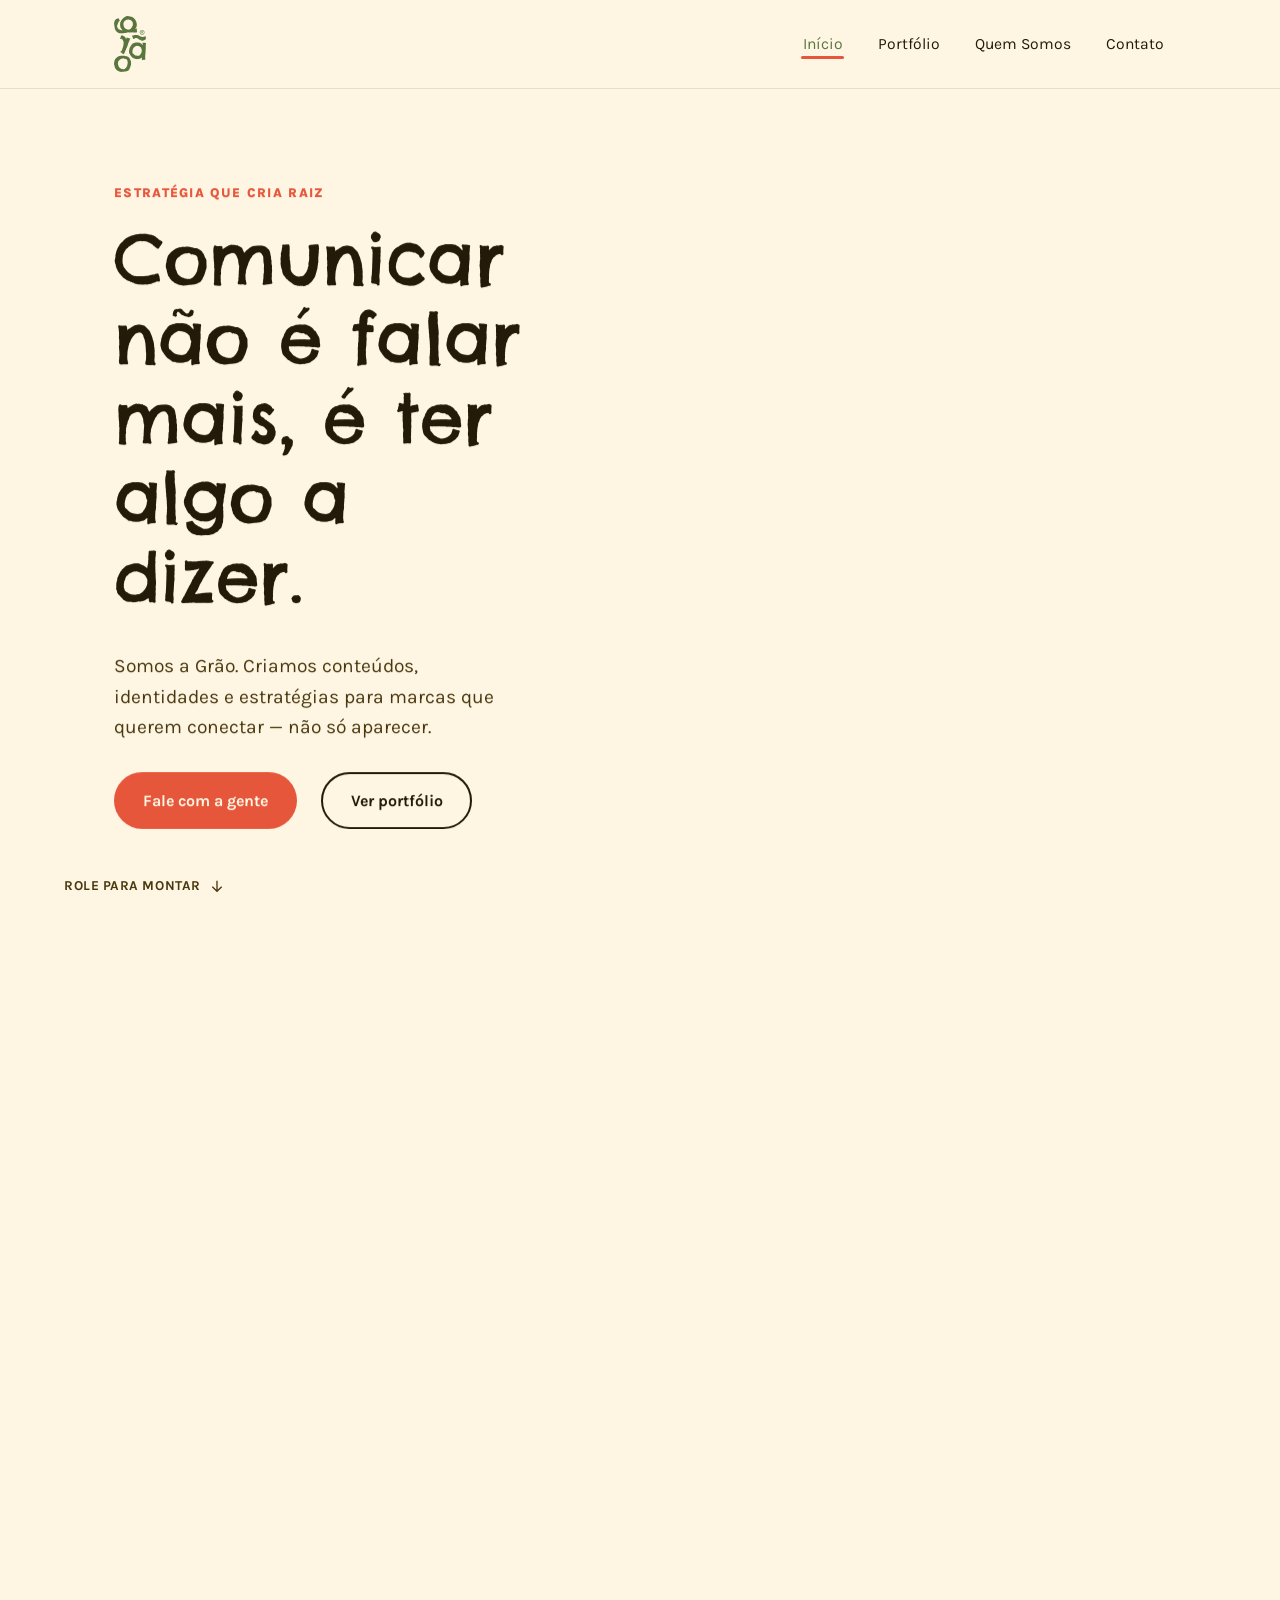
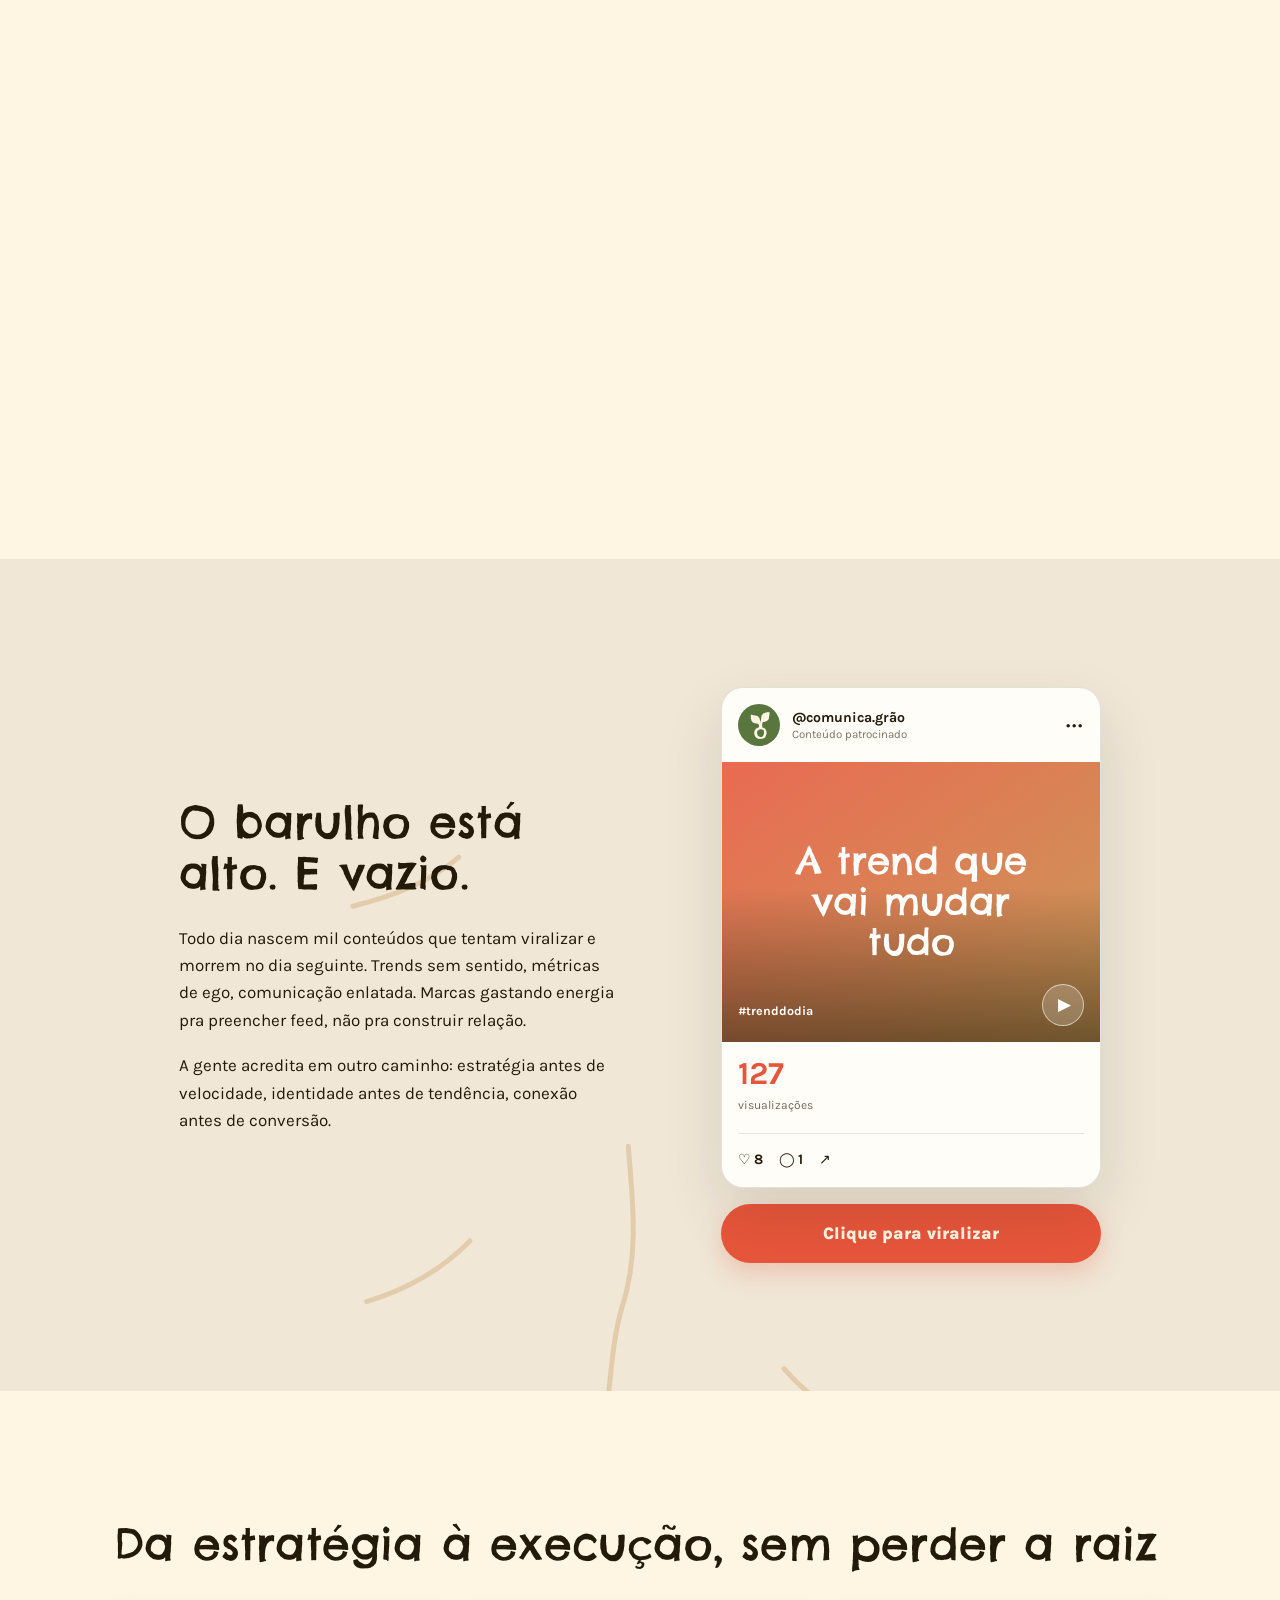
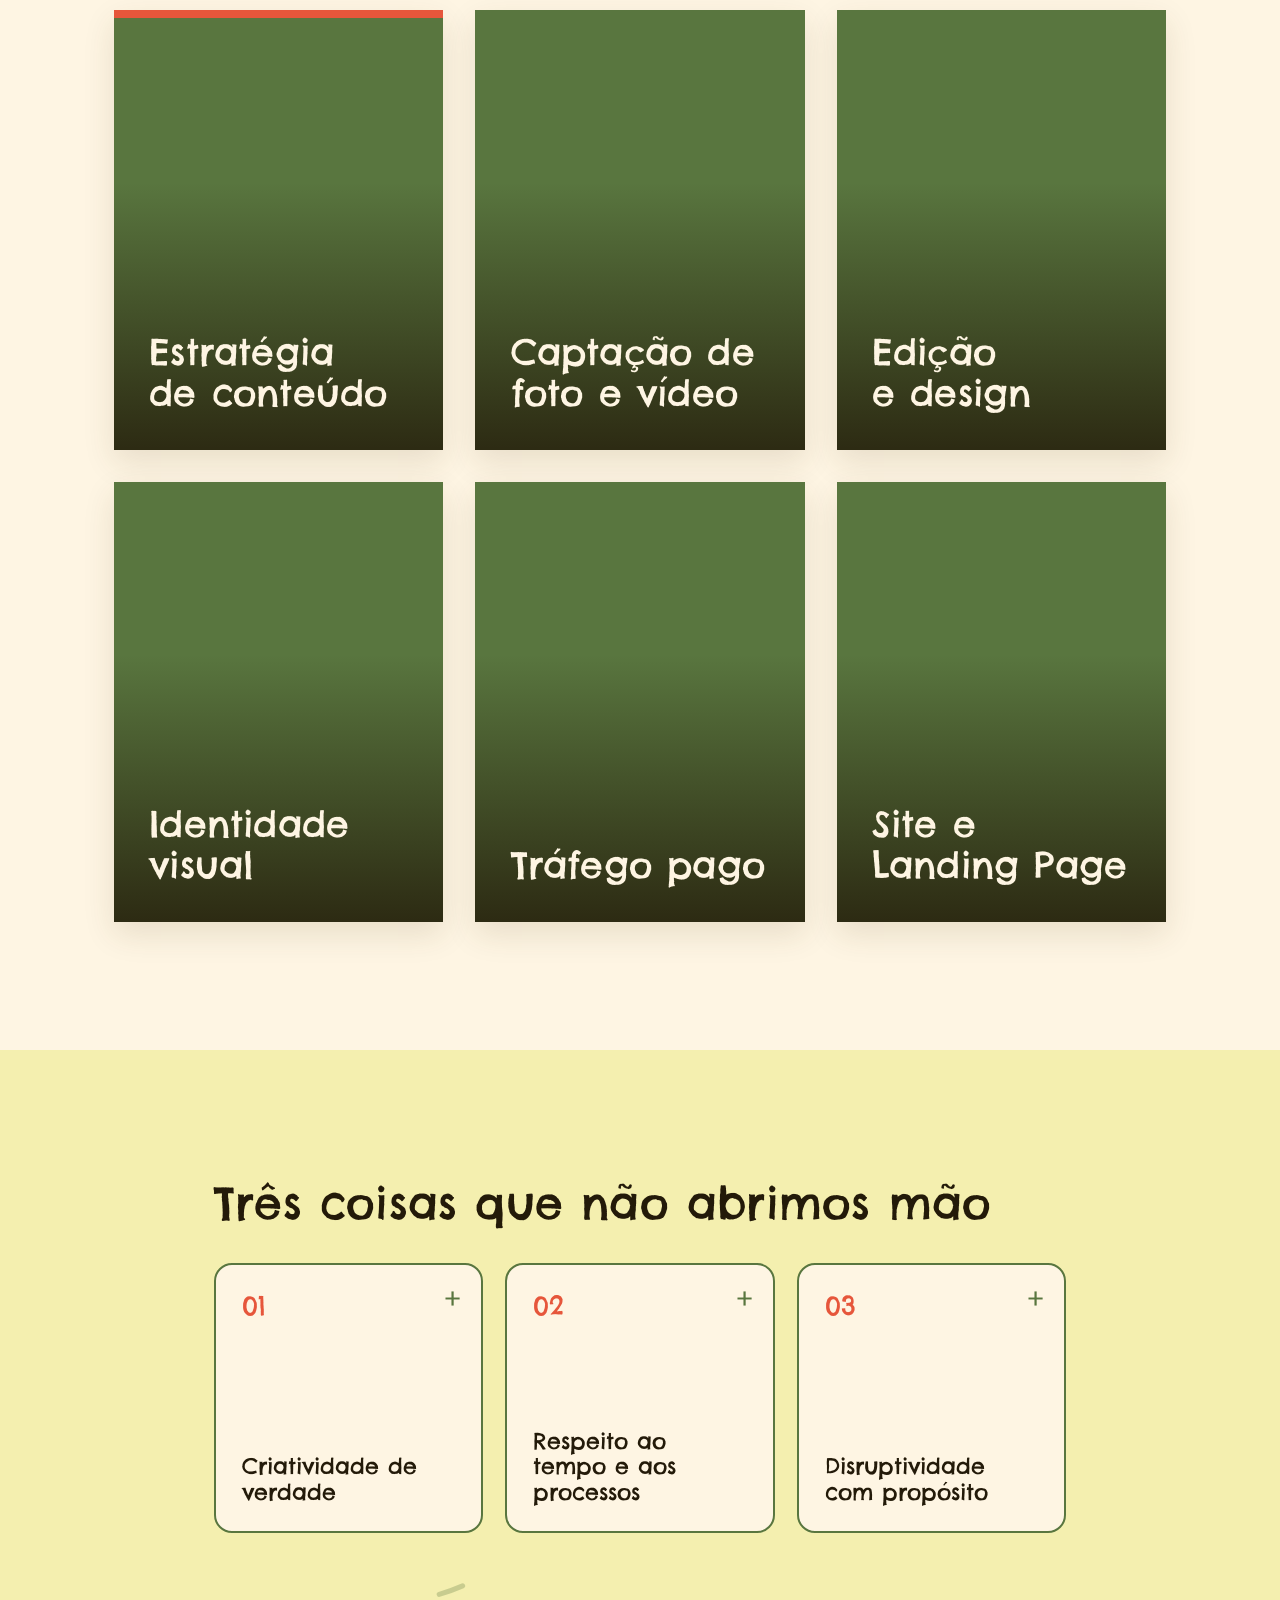
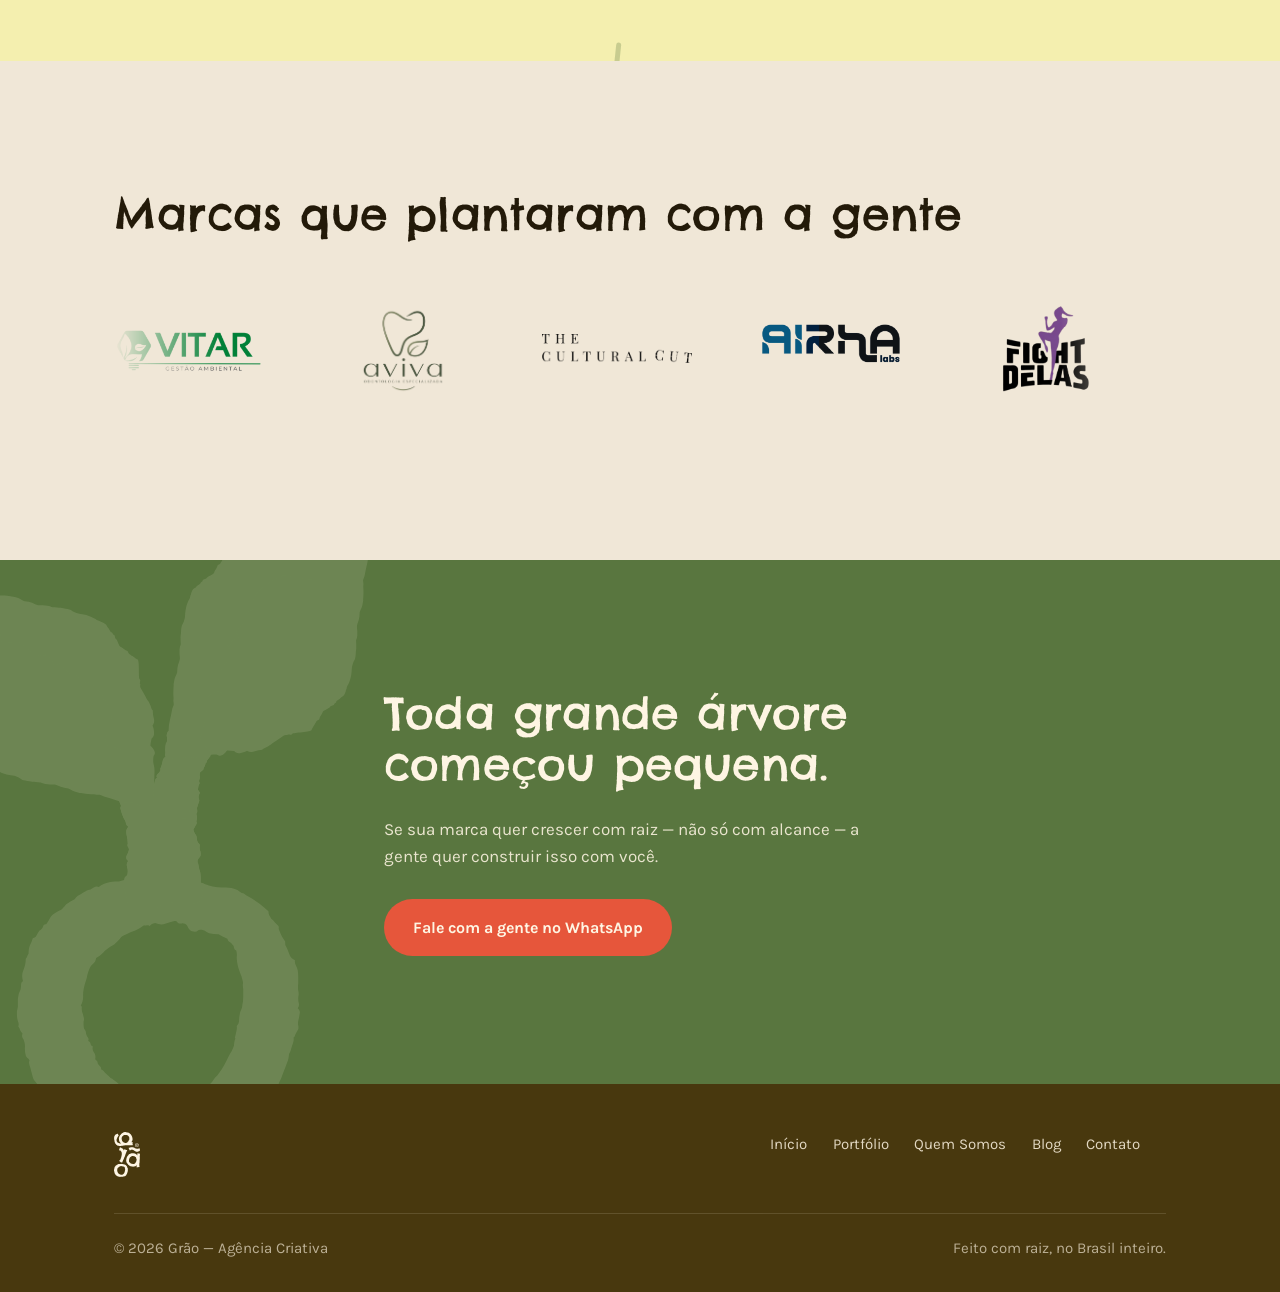
==== commit 617befb6: "Transforma 'Três coisas que não abrimos mão' em quadrados clicáveis Os três valores da home viram ca" ====
--- a/index.html
+++ b/index.html
@@ -344,29 +344,32 @@
         <path class="root-line root-line--fine" pathLength="1" data-root-delay="0.63" d="M281 420 C258 399 230 391 198 394 M247 465 C214 455 184 463 153 486" />
         <path class="root-line" pathLength="1" data-root-delay="0.68" d="M341 455 C378 471 407 500 431 540 C449 570 475 591 508 603" />
       </svg>
-      <div class="container" style="max-width: 760px;">
+      <div class="container" style="max-width: 980px;">
         <h2>Três coisas que não abrimos mão</h2>
-        <ul class="values-list">
+        <ul class="values-grid">
           <li>
-            <span class="num">01</span>
-            <div>
-              <h3>Criatividade de verdade</h3>
-              <p>Ideia que nasce do problema da marca, não de fórmula pronta.</p>
-            </div>
+            <button class="value-card" type="button" aria-expanded="false" aria-controls="value-01">
+              <span class="num">01</span>
+              <span class="value-card__title">Criatividade de verdade</span>
+              <span class="value-card__text" id="value-01">Ideia que nasce do problema da marca, não de fórmula pronta.</span>
+              <span class="value-card__icon" aria-hidden="true">+</span>
+            </button>
           </li>
           <li>
-            <span class="num">02</span>
-            <div>
-              <h3>Respeito ao tempo e aos processos</h3>
-              <p>Comunicação boa não se improvisa.</p>
-            </div>
+            <button class="value-card" type="button" aria-expanded="false" aria-controls="value-02">
+              <span class="num">02</span>
+              <span class="value-card__title">Respeito ao tempo e aos processos</span>
+              <span class="value-card__text" id="value-02">Comunicação boa não se improvisa.</span>
+              <span class="value-card__icon" aria-hidden="true">+</span>
+            </button>
           </li>
           <li>
-            <span class="num">03</span>
-            <div>
-              <h3>Disruptividade com propósito</h3>
-              <p>Ousar onde faz sentido ousar.</p>
-            </div>
+            <button class="value-card" type="button" aria-expanded="false" aria-controls="value-03">
+              <span class="num">03</span>
+              <span class="value-card__title">Disruptividade com propósito</span>
+              <span class="value-card__text" id="value-03">Ousar onde faz sentido ousar.</span>
+              <span class="value-card__icon" aria-hidden="true">+</span>
+            </button>
           </li>
         </ul>
       </div>
@@ -492,4 +495,3 @@
   <script>document.getElementById("year").textContent = new Date().getFullYear();</script>
 </body>
 </html>
-<script src="js/main.js"></script>
--- a/css/style.css
+++ b/css/style.css
@@ -652,6 +652,83 @@
   .values-list h3 { margin-bottom: 0.25rem; }
   .values-list p { margin-bottom: 0; }
   
+  /* --- Valores em quadrados clicáveis (home) --- */
+
+  .values-grid {
+    list-style: none;
+    margin: 2.2rem 0 0;
+    padding: 0;
+    display: grid;
+    grid-template-columns: repeat(3, 1fr);
+    gap: 1.4rem;
+  }
+
+  .value-card {
+    position: relative;
+    width: 100%;
+    aspect-ratio: 1 / 1;
+    display: flex;
+    flex-direction: column;
+    justify-content: flex-end;
+    padding: 1.6rem;
+    border: 2px solid var(--green);
+    border-radius: 18px;
+    background: var(--cream);
+    color: var(--ink);
+    font: inherit;
+    text-align: left;
+    cursor: pointer;
+    overflow: hidden;
+    transition: background-color 0.35s ease, color 0.35s ease, transform 0.25s ease, box-shadow 0.25s ease;
+  }
+
+  .value-card:hover { transform: translateY(-4px); box-shadow: 0 10px 24px rgba(35, 26, 9, 0.12); }
+  .value-card:focus-visible { outline: 3px solid var(--terracotta); outline-offset: 3px; }
+
+  .value-card .num {
+    position: absolute;
+    top: 1.3rem;
+    left: 1.6rem;
+    font-family: var(--font-display);
+    font-size: 1.6rem;
+    color: var(--terracotta);
+  }
+
+  .value-card__title {
+    font-family: var(--font-display);
+    font-size: clamp(1.15rem, 2vw, 1.4rem);
+    line-height: 1.15;
+  }
+
+  .value-card__text {
+    display: block;
+    margin: 0;
+    font-size: 1.05rem;
+    line-height: 1.45;
+    max-height: 0;
+    opacity: 0;
+    transition: max-height 0.4s ease, opacity 0.3s ease, margin 0.3s ease;
+  }
+
+  .value-card__icon {
+    position: absolute;
+    top: 1.1rem;
+    right: 1.3rem;
+    font-size: 1.8rem;
+    line-height: 1;
+    color: var(--green);
+    transition: transform 0.3s ease, color 0.35s ease;
+  }
+
+  .value-card[aria-expanded="true"] { background: var(--green); color: var(--cream); }
+  .value-card[aria-expanded="true"] .value-card__text { max-height: 12rem; opacity: 1; margin-top: 0.7rem; }
+  .value-card[aria-expanded="true"] .value-card__icon { transform: rotate(45deg); color: var(--cream); }
+  .value-card[aria-expanded="true"] .num { color: var(--bg-sprout); }
+
+  @media (max-width: 760px) {
+    .values-grid { grid-template-columns: 1fr; max-width: 300px; margin-inline: auto; }
+  }
+
   /* ==========================================================================
      Placeholder / prova social
      ========================================================================== */
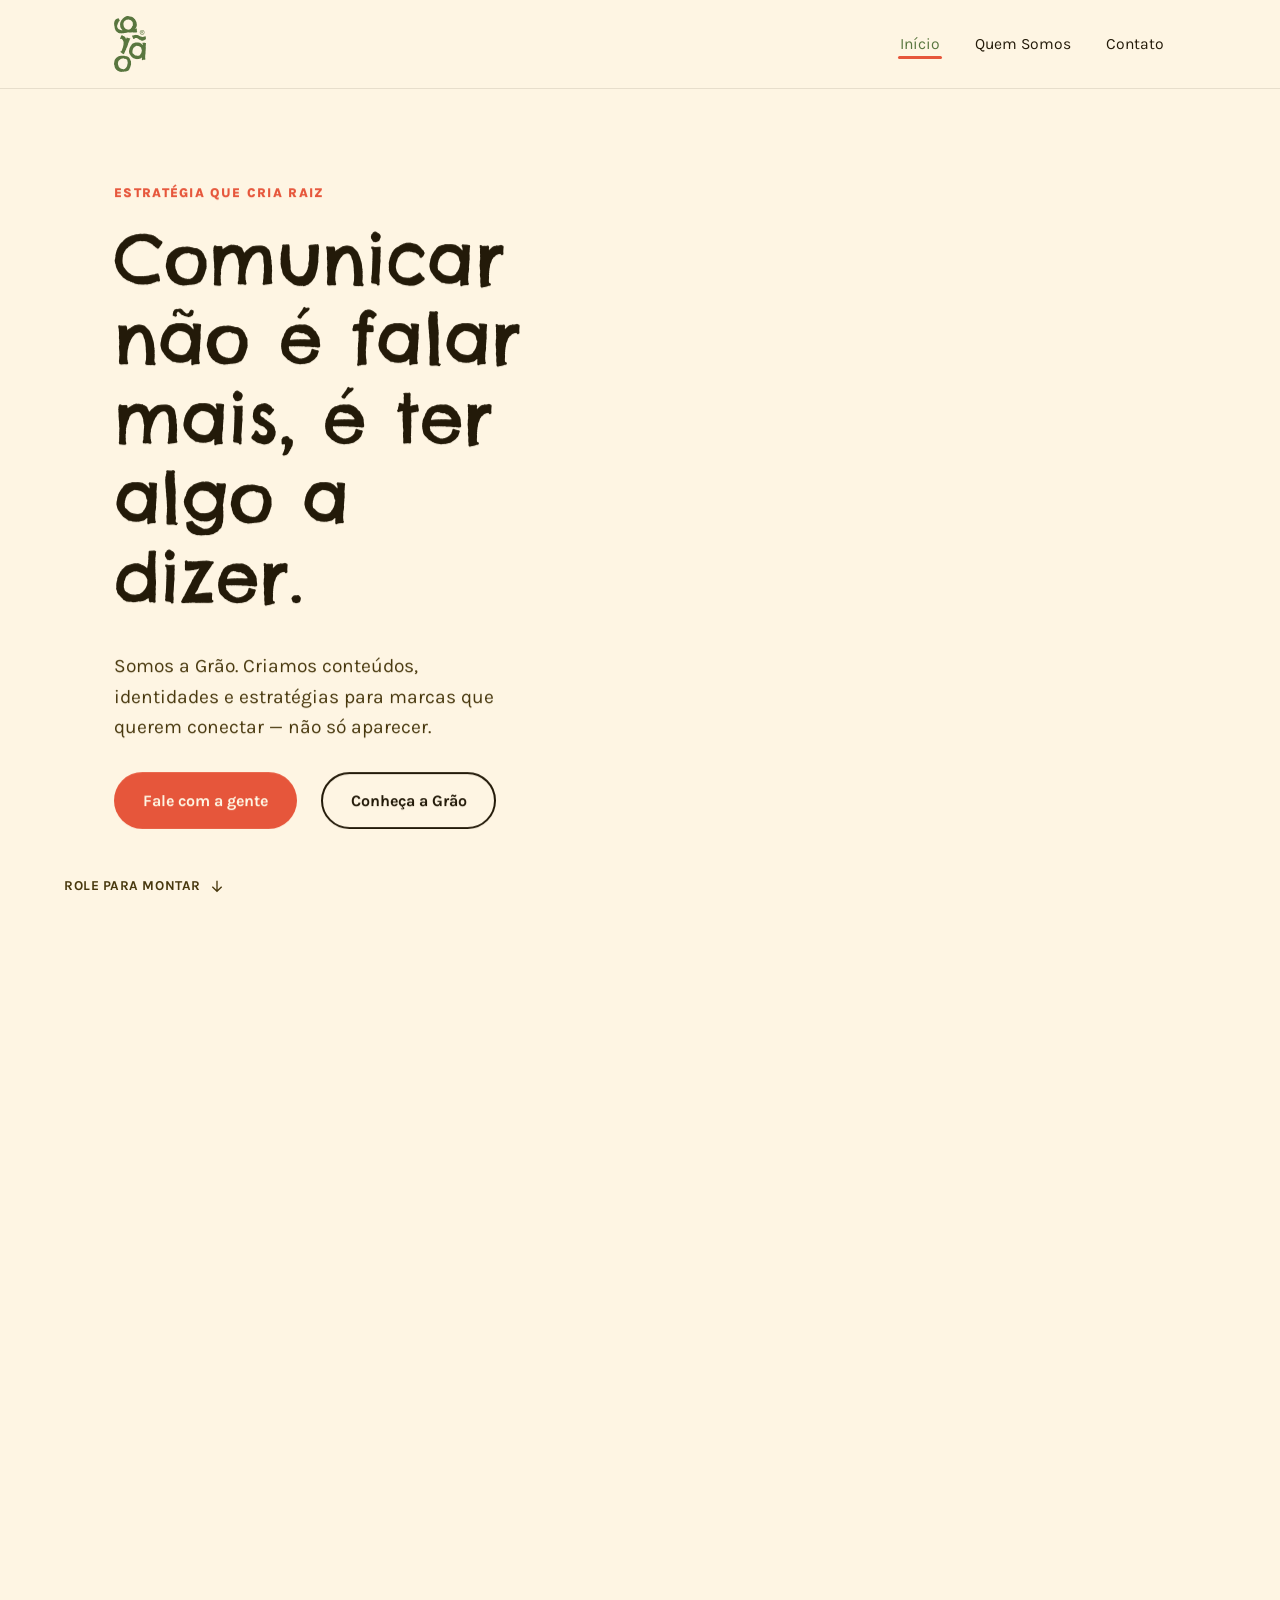
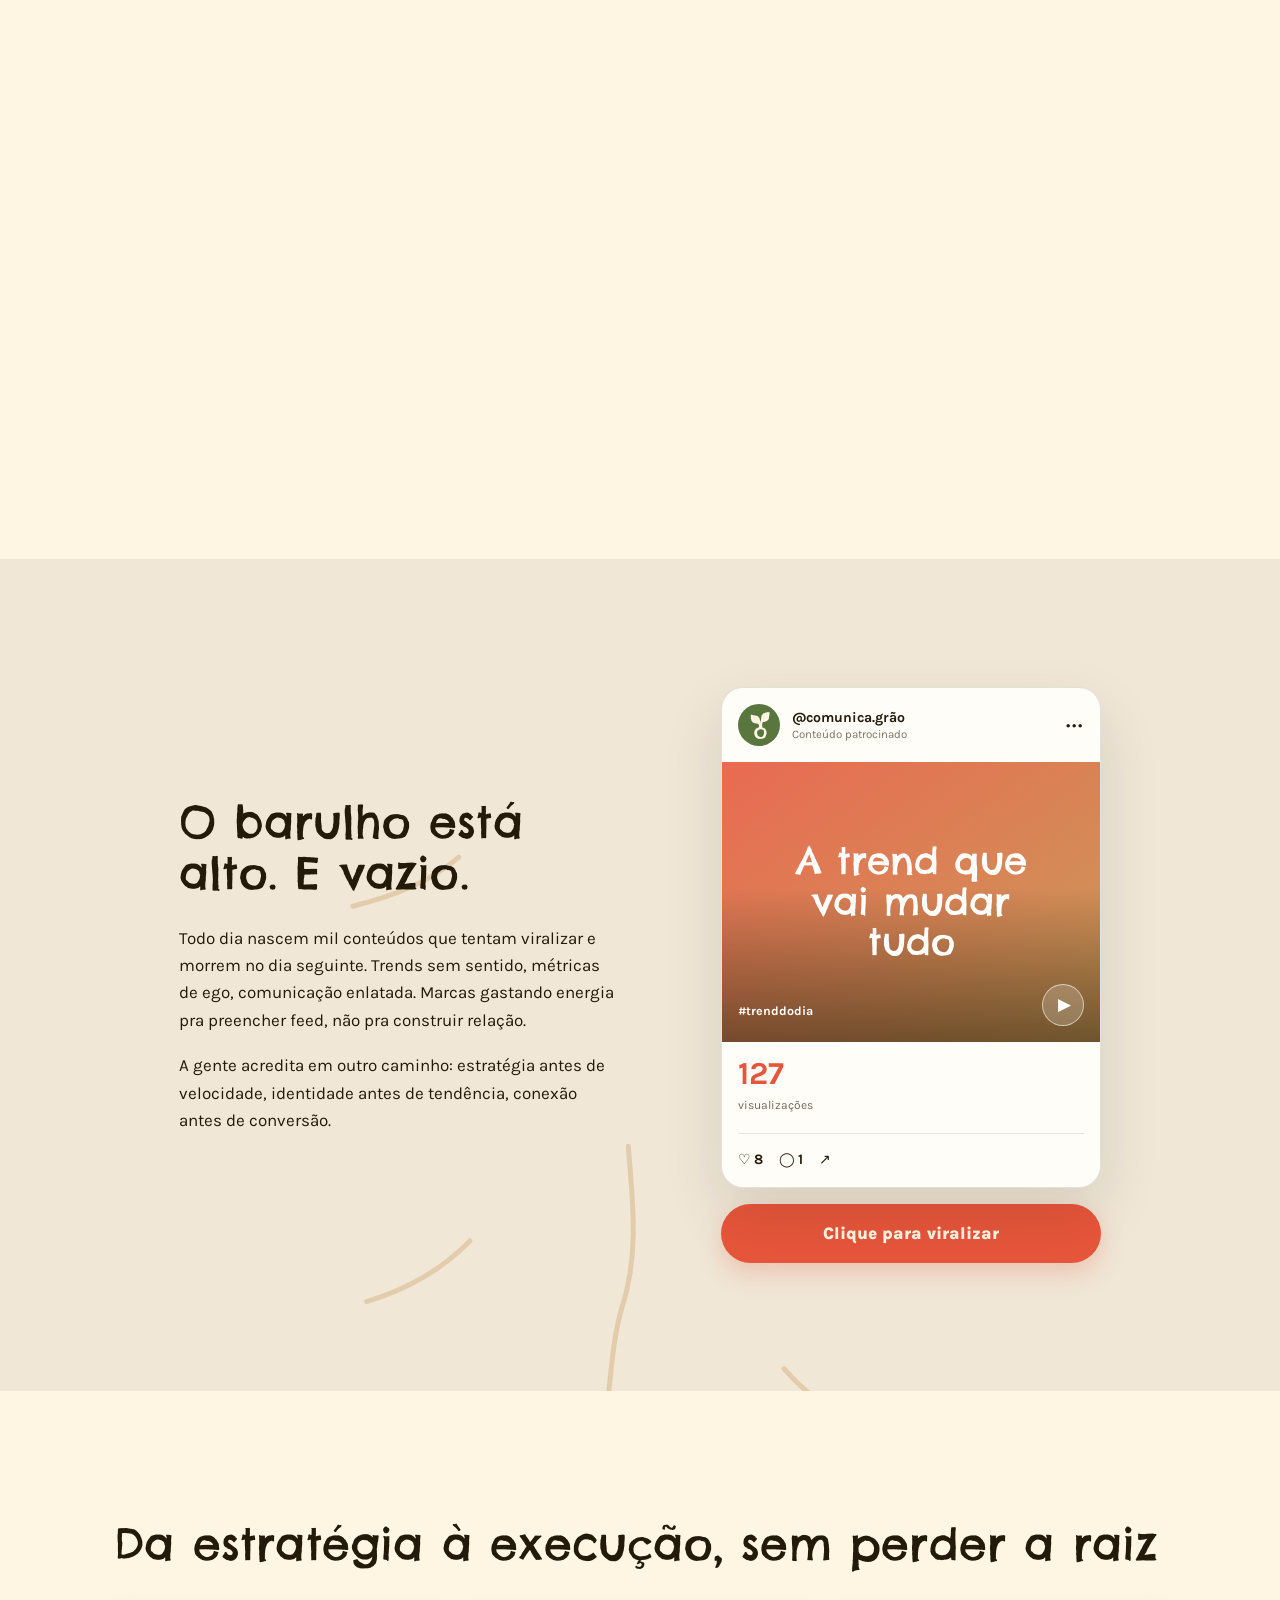
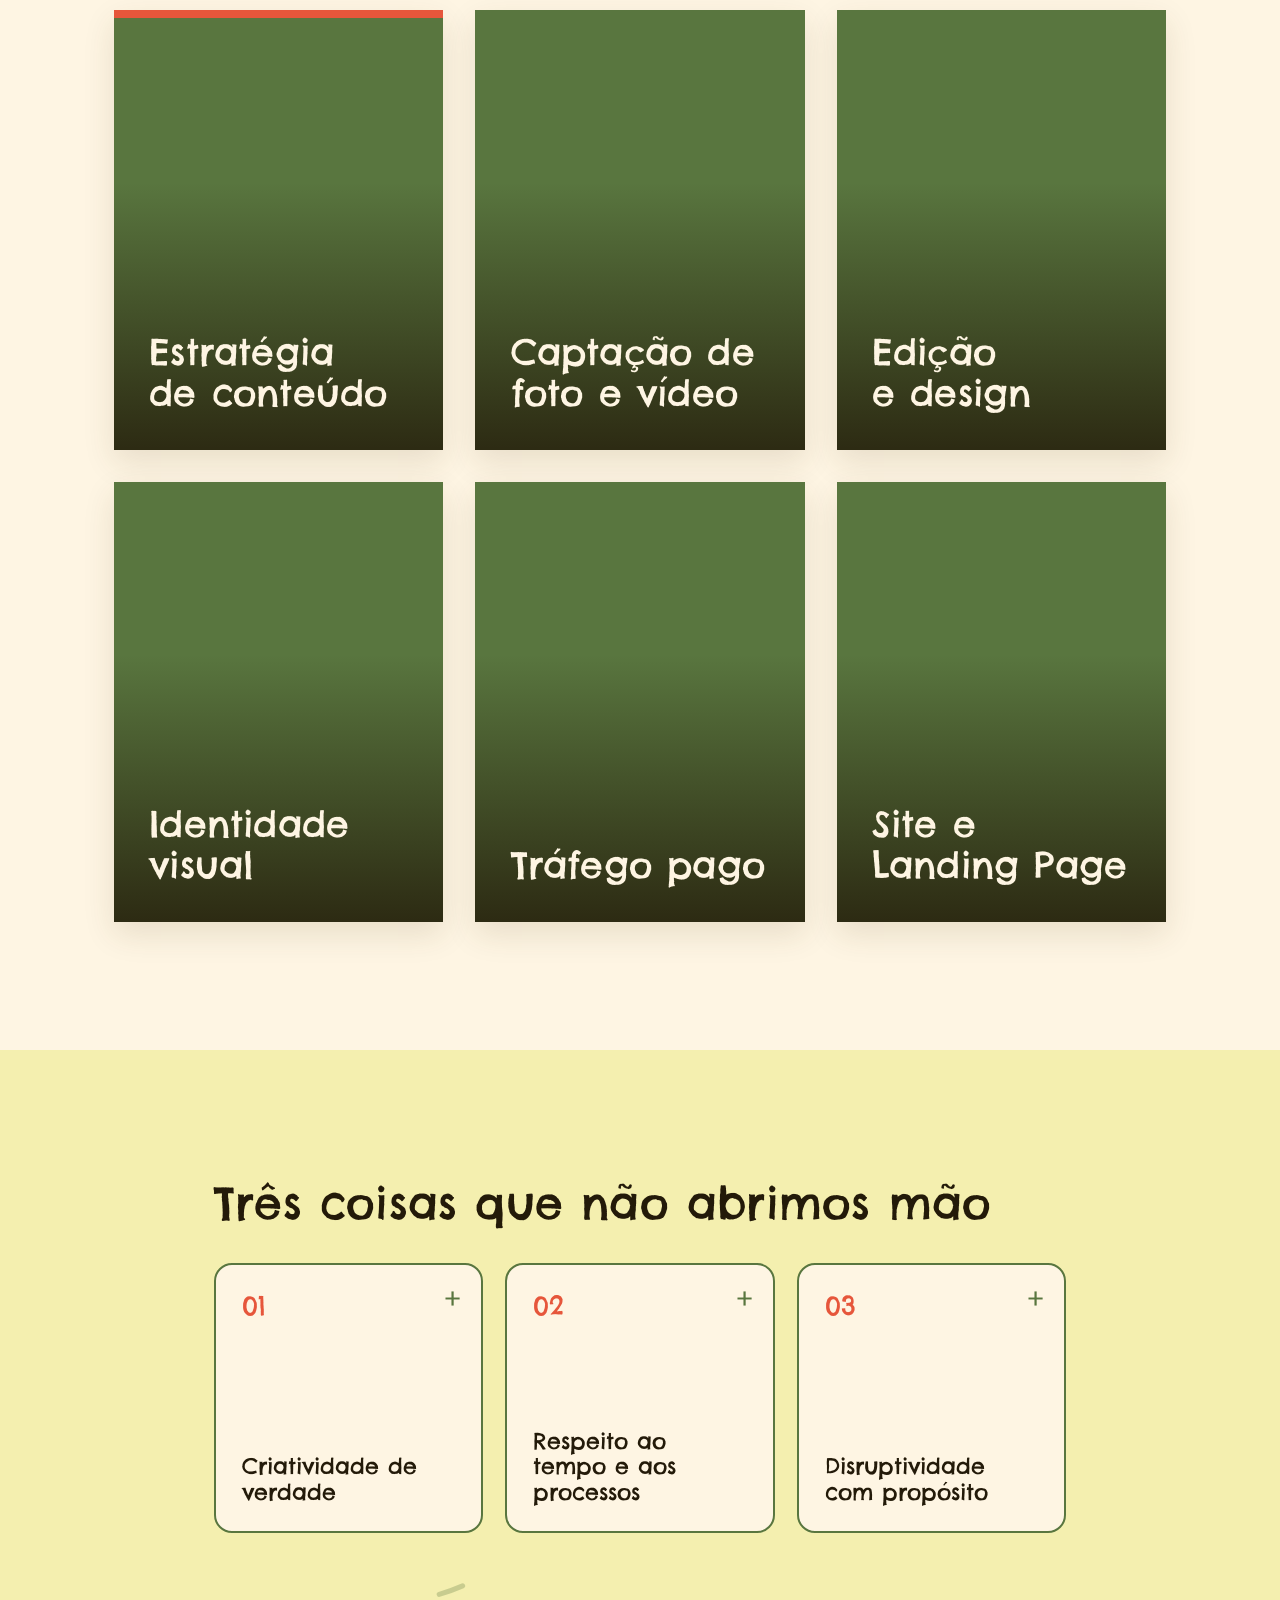
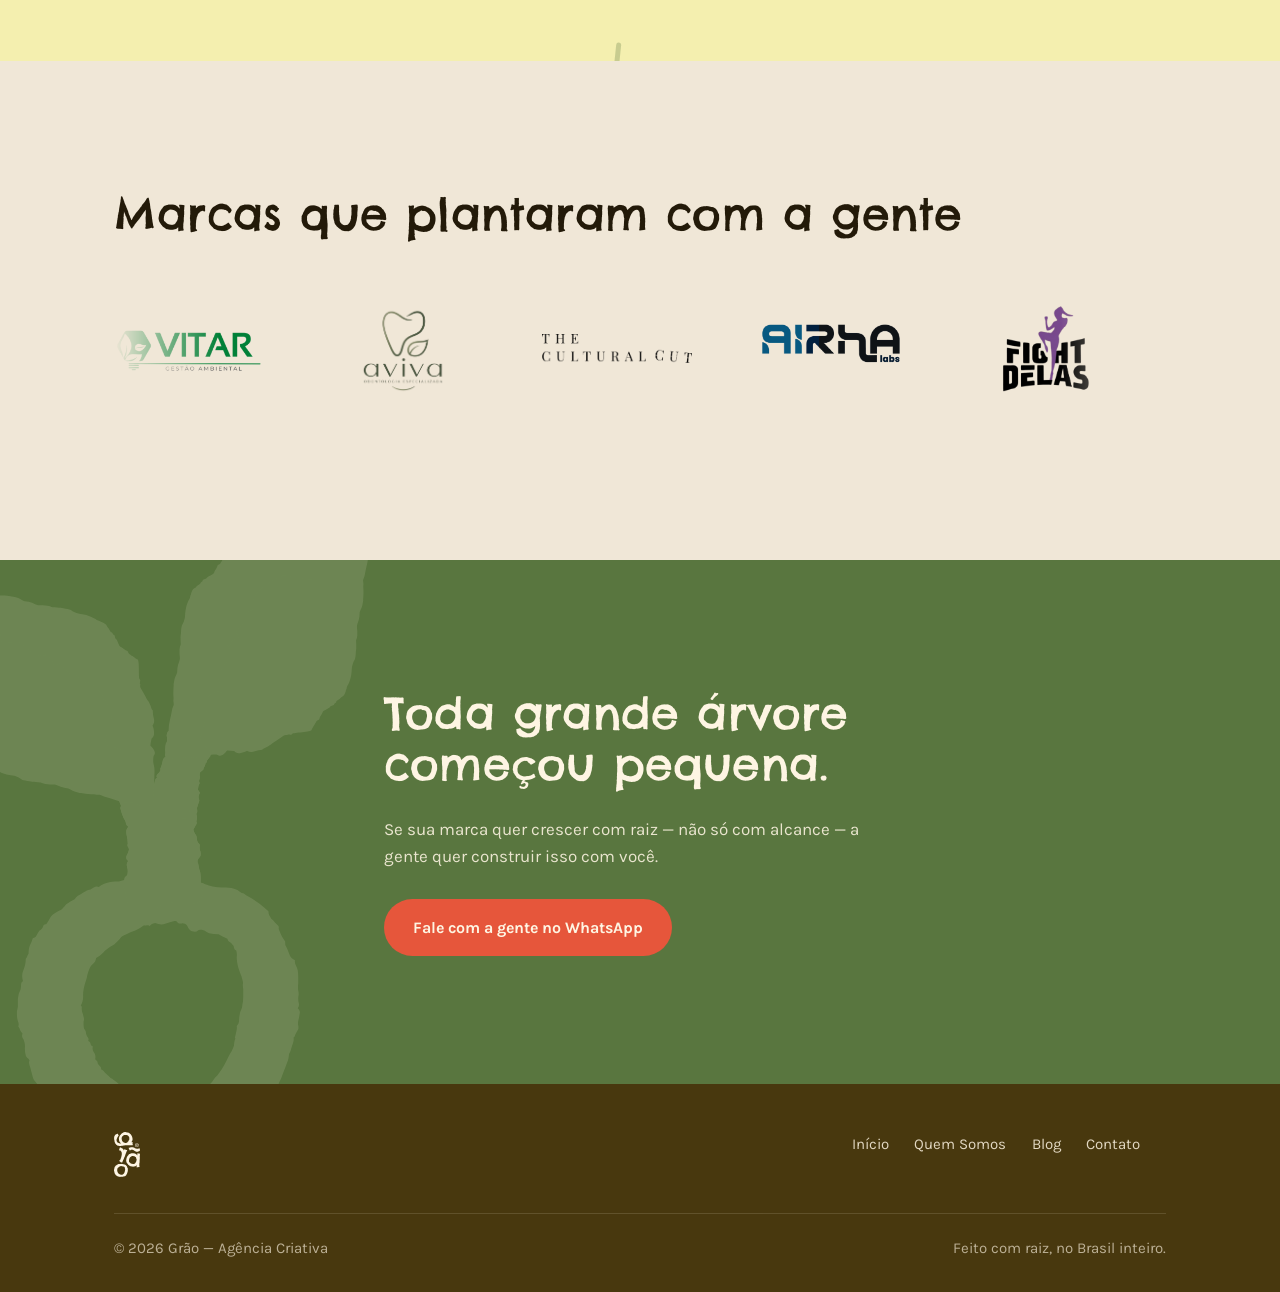
==== commit af280faf: "Oculta portfólio e reformula seções do Quem Somos - Remove os links para o portfólio do menu, rodapé" ====
--- a/index.html
+++ b/index.html
@@ -6,7 +6,7 @@
   <title>Grão — Agência Criativa</title>
   <meta name="description" content="A Grão cria conteúdos, identidades e estratégias para marcas que querem conectar — não só aparecer. Comunicação com propósito, do Brasil inteiro." />
   <link rel="icon" href="assets/img/icon-green.svg" type="image/svg+xml" />
-  <link rel="stylesheet" href="css/style.css" />
+  <link rel="stylesheet" href="css/style.css?v=3" />
 </head>
 <body>
 
@@ -20,7 +20,6 @@
       </button>
       <ul class="nav-links">
         <li><a href="index.html" class="active">Início</a></li>
-        <li><a href="portfolio.html">Portfólio</a></li>
         <li><a href="quem-somos.html">Quem Somos</a></li>
         <li><a href="contato.html">Contato</a></li>
       </ul>
@@ -41,7 +40,7 @@
             <p class="lede reveal-fade">Somos a Grão. Criamos conteúdos, identidades e estratégias para marcas que querem conectar — não só aparecer.</p>
             <div class="btn-row reveal-fade">
               <a href="contato.html" class="btn btn-primary">Fale com a gente</a>
-              <a href="portfolio.html" class="btn btn-outline">Ver portfólio</a>
+              <a href="quem-somos.html" class="btn btn-outline">Conheça a Grão</a>
             </div>
           </div>
 
@@ -279,7 +278,7 @@
               <h3>Estratégia de conteúdo</h3>
               <div class="service-card__details">
                 <p>Nosso carro-chefe: planejamento que conecta a marca ao que ela quer dizer — e a quem ela quer alcançar, do roteiro ao post no ar, com estratégia por trás de cada peça.</p>
-                <a href="portfolio.html" class="btn service-card__cta">Quero conhecer</a>
+                <a href="contato.html" class="btn service-card__cta">Quero conhecer</a>
               </div>
             </div>
           </article>
@@ -288,7 +287,7 @@
               <h3>Captação de foto e vídeo</h3>
               <div class="service-card__details">
                 <p>Imagem com direção, intenção e sensibilidade — muito além do simples registro.</p>
-                <a href="portfolio.html" class="btn service-card__cta">Quero conhecer</a>
+                <a href="contato.html" class="btn service-card__cta">Quero conhecer</a>
               </div>
             </div>
           </article>
@@ -297,7 +296,7 @@
               <h3>Edição e design</h3>
               <div class="service-card__details">
                 <p>Acabamento visual que organiza a mensagem e comunica antes mesmo da leitura.</p>
-                <a href="portfolio.html" class="btn service-card__cta">Quero conhecer</a>
+                <a href="contato.html" class="btn service-card__cta">Quero conhecer</a>
               </div>
             </div>
           </article>
@@ -306,7 +305,7 @@
               <h3>Identidade visual</h3>
               <div class="service-card__details">
                 <p>Marcas com personalidade, coerência e raiz — não apenas um logo bonito.</p>
-                <a href="portfolio.html" class="btn service-card__cta">Quero conhecer</a>
+                <a href="contato.html" class="btn service-card__cta">Quero conhecer</a>
               </div>
             </div>
           </article>
@@ -315,7 +314,7 @@
               <h3>Tráfego pago</h3>
               <div class="service-card__details">
                 <p>Campanhas guiadas por objetivo, estratégia e análise — não apenas por alcance.</p>
-                <a href="portfolio.html" class="btn service-card__cta">Quero conhecer</a>
+                <a href="contato.html" class="btn service-card__cta">Quero conhecer</a>
               </div>
             </div>
           </article>
@@ -324,7 +323,7 @@
               <h3>Site e Landing Page</h3>
               <div class="service-card__details">
                 <p>Campanhas guiadas por objetivo, estratégia e análise — não apenas por alcance.</p>
-                <a href="portfolio.html" class="btn service-card__cta">Quero conhecer</a>
+                <a href="contato.html" class="btn service-card__cta">Quero conhecer</a>
               </div>
             </div>
           </article>          
@@ -425,7 +424,6 @@
         </a>
         <ul class="footer-links">
           <li><a href="index.html">Início</a></li>
-          <li><a href="portfolio.html">Portfólio</a></li>
           <li><a href="quem-somos.html">Quem Somos</a></li>
           <li><a href="blog.html">Blog</a></li>
           <li><a href="contato.html">Contato</a></li>
@@ -438,7 +436,7 @@
     </div>
   </footer>
 
-  <script src="js/main.js"></script>
+  <script src="js/main.js?v=3"></script>
   <script>
     (() => {
       const sections = document.querySelectorAll("[data-root-section]");
--- a/css/style.css
+++ b/css/style.css
@@ -949,6 +949,217 @@
   
   .manifesto p { margin-bottom: 1.1em; }
   
+  /* --- Manifesto grafitado na parede (Quem Somos) --- */
+
+  .graffiti-wall {
+    position: relative;
+    background-color: #E4DAC6;
+    background-image:
+      radial-gradient(circle at 18% 22%, rgba(255, 255, 255, 0.35), transparent 40%),
+      radial-gradient(circle at 82% 68%, rgba(72, 56, 14, 0.08), transparent 45%),
+      url("data:image/svg+xml,%3Csvg xmlns='http://www.w3.org/2000/svg' width='140' height='64'%3E%3Cg fill='none' stroke='%2348380E' stroke-opacity='0.11' stroke-width='3'%3E%3Cpath d='M0 1.5H140M0 33.5H140M1.5 0V32M71.5 32V64'/%3E%3C/g%3E%3C/svg%3E");
+    overflow: hidden;
+  }
+
+  .manifesto--graffiti {
+    position: relative;
+    max-width: 760px;
+    color: var(--green);
+  }
+
+  .gw-word {
+    display: inline-block;
+    position: relative;
+    opacity: 0;
+    filter: blur(8px);
+    transform: scale(1.12) rotate(var(--tilt, 0deg));
+    transition: opacity 0.35s ease, filter 0.45s ease, transform 0.45s ease, text-shadow 0.6s ease;
+  }
+
+  .gw-word.is-painted {
+    opacity: 1;
+    filter: blur(0);
+    transform: scale(1) rotate(var(--tilt, 0deg));
+    text-shadow: 0 0 4px rgba(89, 118, 63, 0.3), 0 0 14px rgba(89, 118, 63, 0.12);
+  }
+
+  /* Escorrido de tinta em algumas palavras */
+  .gw-word.has-drip::after {
+    content: "";
+    position: absolute;
+    left: var(--drip-x, 50%);
+    top: 82%;
+    width: 3px;
+    height: 0;
+    border-radius: 0 0 3px 3px;
+    background: currentColor;
+    opacity: 0.75;
+    transition: height 1.4s ease 0.4s;
+  }
+
+  .gw-word.has-drip.is-painted::after { height: var(--drip-h, 18px); }
+
+  /* "Bico" do spray que acompanha a pintura */
+  .gw-nozzle {
+    position: absolute;
+    top: 0;
+    left: 0;
+    width: 70px;
+    height: 70px;
+    margin: -35px 0 0 -35px;
+    border-radius: 50%;
+    background: radial-gradient(circle, rgba(89, 118, 63, 0.35), rgba(89, 118, 63, 0.12) 40%, transparent 70%);
+    pointer-events: none;
+    opacity: 0;
+    transition: opacity 0.4s ease, transform 0.25s ease-out;
+  }
+
+  .gw-nozzle.is-active { opacity: 1; }
+
+  @media (prefers-reduced-motion: reduce) {
+    .gw-word { opacity: 1; filter: none; transform: none; }
+    .gw-nozzle { display: none; }
+  }
+
+  /* --- Quem faz acontecer: foto com balões --- */
+
+  .team-hint { color: var(--green); margin: -0.2rem 0 1.6rem; }
+
+  .team-photo {
+    position: relative;
+    margin: 0;
+    border-radius: 24px;
+  }
+
+  .team-photo__img {
+    width: 100%;
+    border-radius: 24px;
+    transition: filter 0.3s ease;
+  }
+
+  .team-photo:has(.team-spot:hover) .team-photo__img,
+  .team-photo:has(.team-spot[aria-expanded="true"]) .team-photo__img { filter: brightness(0.92); }
+
+  .team-photo.is-placeholder {
+    aspect-ratio: 16 / 9;
+    background: repeating-linear-gradient(45deg, var(--bg-soft) 0 18px, var(--bg) 18px 36px);
+    border: 2px dashed var(--gold);
+  }
+
+  .team-photo.is-placeholder .team-photo__img { display: none; }
+
+  .team-photo.is-placeholder::before {
+    content: "Foto dos cofundadores";
+    position: absolute;
+    inset: auto 0 1.2rem;
+    text-align: center;
+    font-family: var(--font-display);
+    color: var(--gold);
+  }
+
+  .team-spot {
+    position: absolute;
+    left: var(--x);
+    top: var(--y);
+    width: var(--w, 24%);
+    height: var(--h, 60%);
+    transform: translate(-50%, -50%);
+    padding: 0;
+    border: 0;
+    background: transparent;
+    font: inherit;
+    cursor: pointer;
+  }
+
+  .team-spot__dot {
+    position: absolute;
+    left: 50%;
+    top: 50%;
+    width: 18px;
+    height: 18px;
+    margin: -9px 0 0 -9px;
+    border-radius: 50%;
+    background: var(--cream);
+    border: 3px solid var(--terracotta);
+    box-shadow: 0 0 0 0 rgba(230, 86, 59, 0.6);
+    animation: team-pulse 2s ease-out infinite;
+    transition: opacity 0.25s ease;
+  }
+
+  @keyframes team-pulse {
+    to { box-shadow: 0 0 0 16px rgba(230, 86, 59, 0); }
+  }
+
+  .team-spot__balloon {
+    position: absolute;
+    left: 50%;
+    bottom: calc(50% + 22px);
+    z-index: 2;
+    width: max-content;
+    max-width: min(280px, 70vw);
+    padding: 1rem 1.2rem;
+    border-radius: 16px;
+    background: var(--cream);
+    color: var(--ink);
+    text-align: left;
+    box-shadow: 0 12px 30px rgba(35, 26, 9, 0.22);
+    opacity: 0;
+    visibility: hidden;
+    transform: translate(-50%, 8px) scale(0.96);
+    transform-origin: bottom center;
+    transition: opacity 0.25s ease, transform 0.25s ease, visibility 0.25s;
+  }
+
+  .team-spot__balloon::after {
+    content: "";
+    position: absolute;
+    left: 50%;
+    top: 100%;
+    margin-left: -9px;
+    border: 9px solid transparent;
+    border-top-color: var(--cream);
+  }
+
+  .team-spot__balloon strong {
+    display: block;
+    font-family: var(--font-display);
+    font-weight: 400;
+    font-size: 1.35rem;
+  }
+
+  .team-spot__role {
+    display: block;
+    color: var(--green);
+    font-weight: 700;
+    font-size: 0.9rem;
+    margin-bottom: 0.4rem;
+  }
+
+  .team-spot__desc { display: block; font-size: 0.95rem; line-height: 1.45; }
+
+  .team-spot:hover .team-spot__balloon,
+  .team-spot:focus-visible .team-spot__balloon,
+  .team-spot[aria-expanded="true"] .team-spot__balloon {
+    opacity: 1;
+    visibility: visible;
+    transform: translate(-50%, 0) scale(1);
+  }
+
+  .team-spot:hover .team-spot__dot,
+  .team-spot[aria-expanded="true"] .team-spot__dot { opacity: 0; }
+
+  /* Balões das pontas alinhados para dentro da foto */
+  .team-spot:first-of-type .team-spot__balloon { left: 0; transform: translate(0, 8px) scale(0.96); transform-origin: bottom left; }
+  .team-spot:first-of-type .team-spot__balloon::after { left: 2.2rem; }
+  .team-spot:last-of-type .team-spot__balloon { left: auto; right: 0; transform: translate(0, 8px) scale(0.96); transform-origin: bottom right; }
+  .team-spot:last-of-type .team-spot__balloon::after { left: auto; right: 2.2rem; margin: 0 -9px 0 0; }
+  .team-spot:first-of-type:hover .team-spot__balloon,
+  .team-spot:first-of-type:focus-visible .team-spot__balloon,
+  .team-spot:first-of-type[aria-expanded="true"] .team-spot__balloon,
+  .team-spot:last-of-type:hover .team-spot__balloon,
+  .team-spot:last-of-type:focus-visible .team-spot__balloon,
+  .team-spot:last-of-type[aria-expanded="true"] .team-spot__balloon { transform: translate(0, 0) scale(1); }
+
   /* ==========================================================================
      Portfólio — filtros e cards
      ========================================================================== */
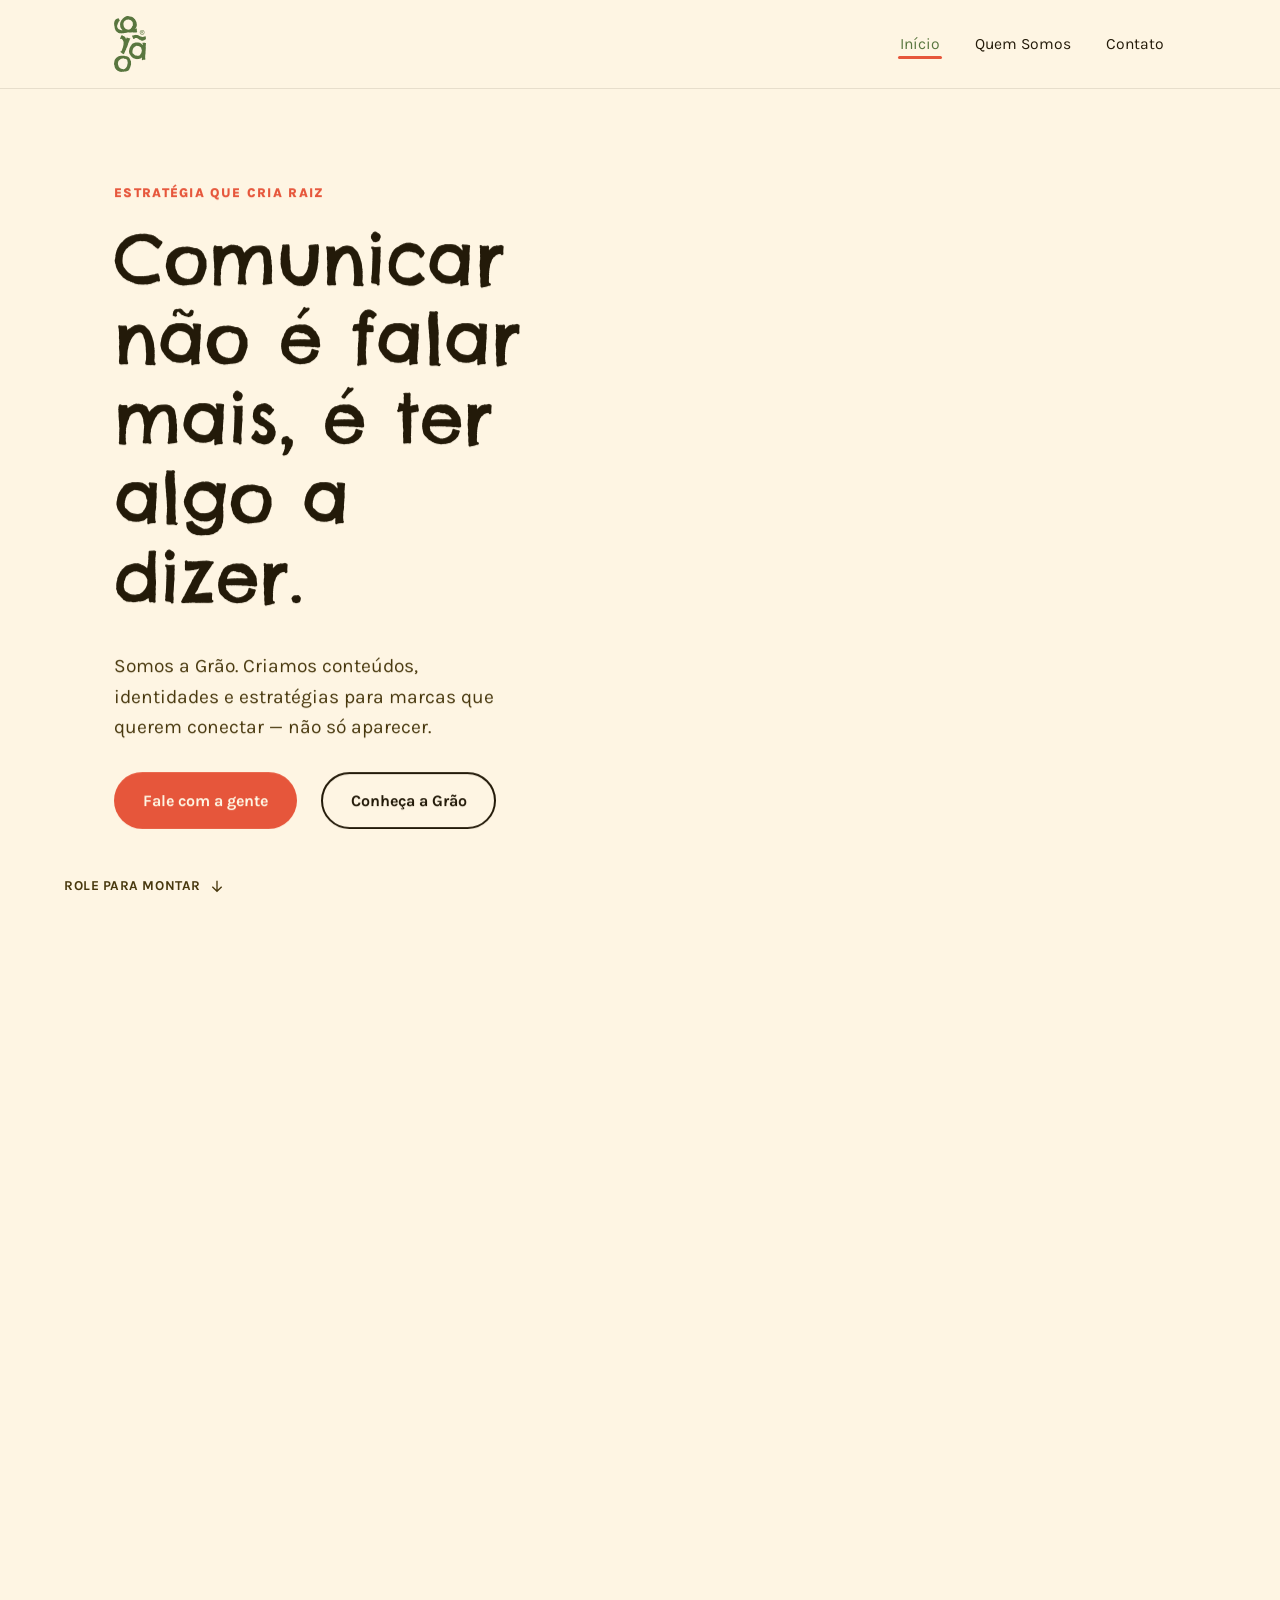
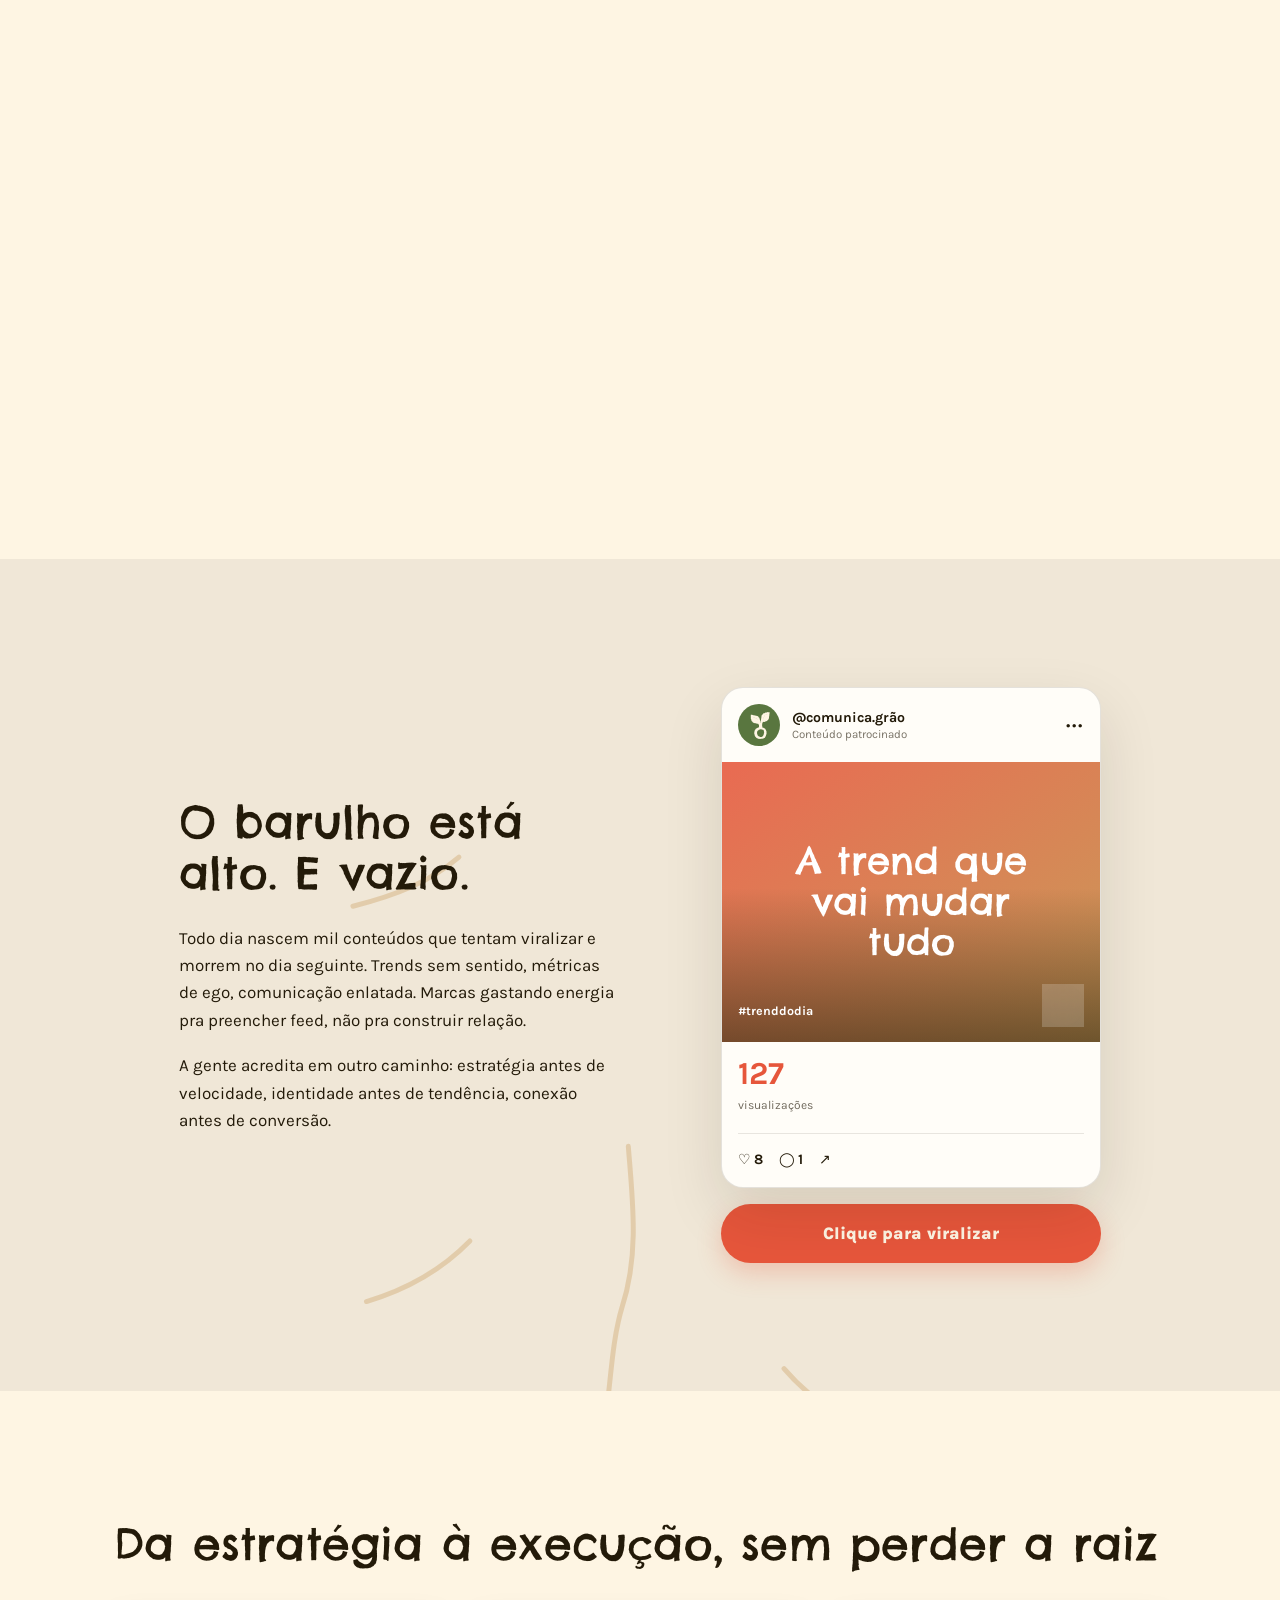
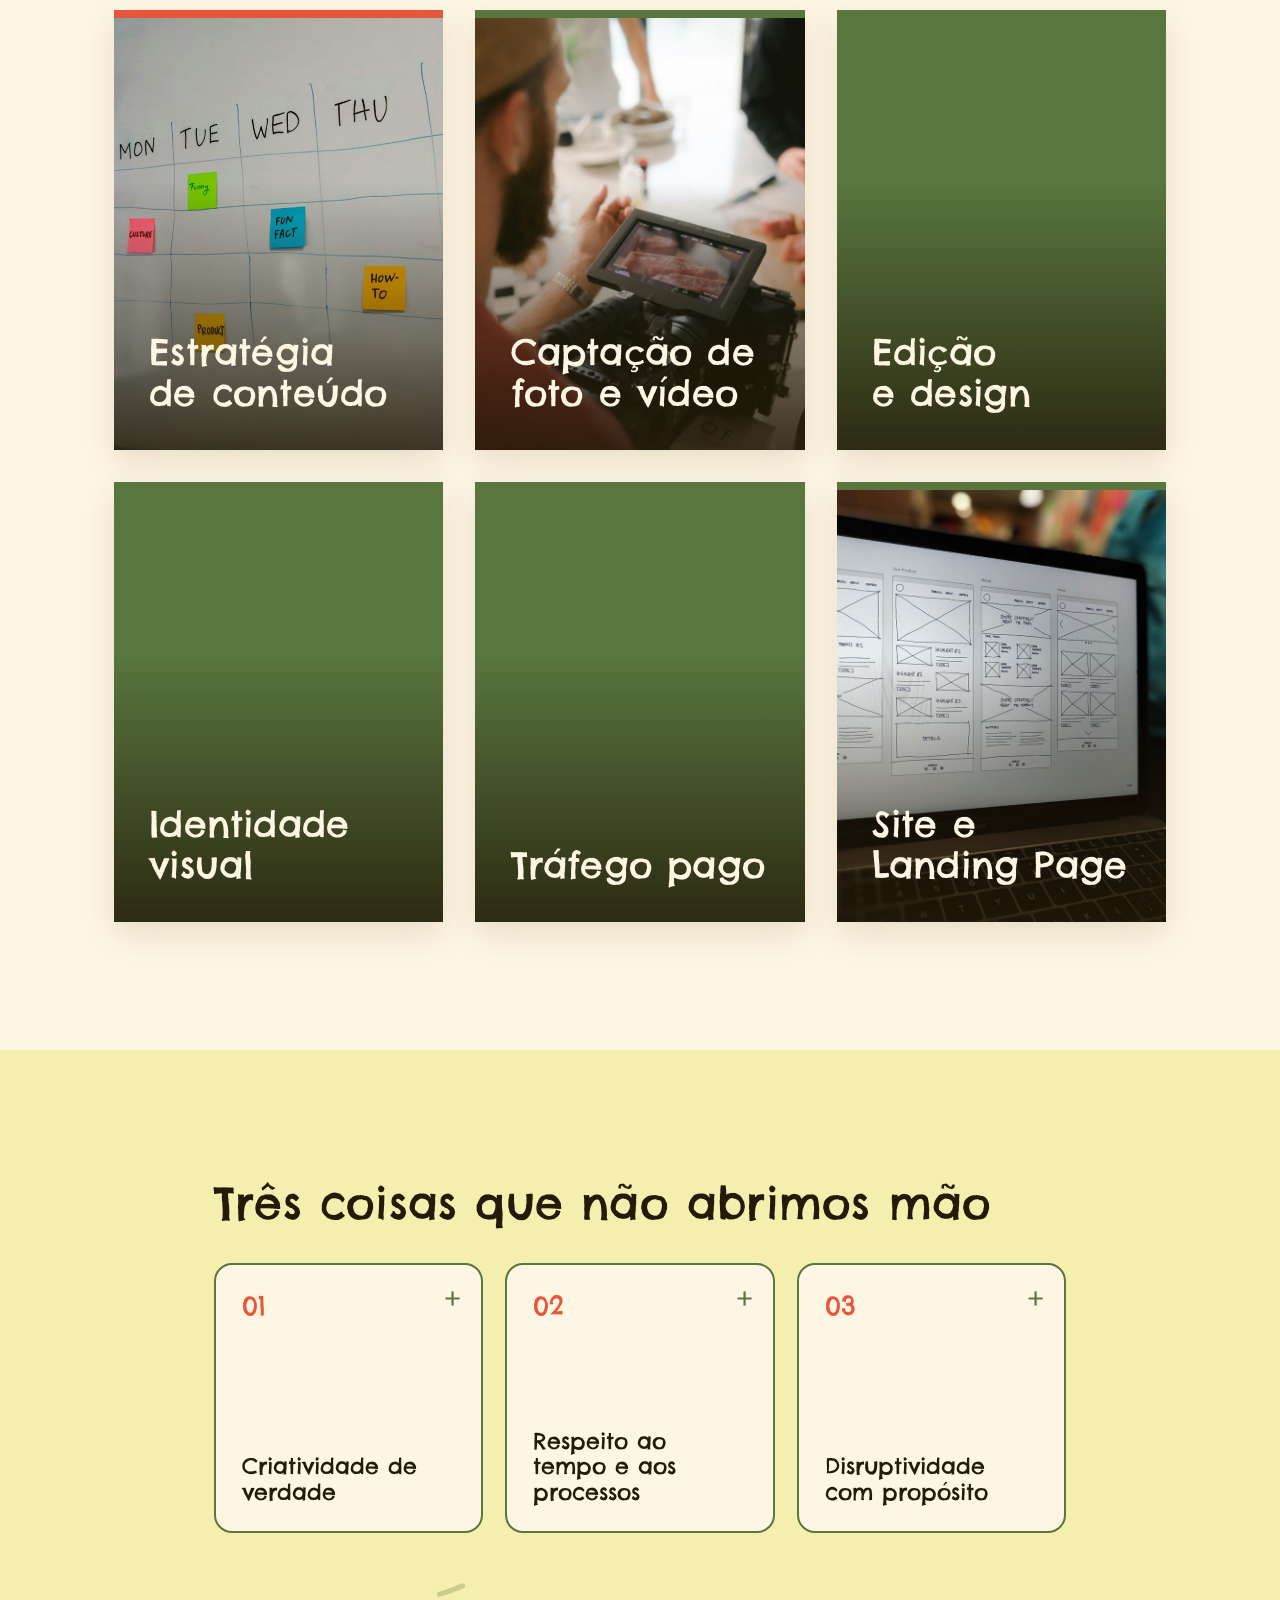
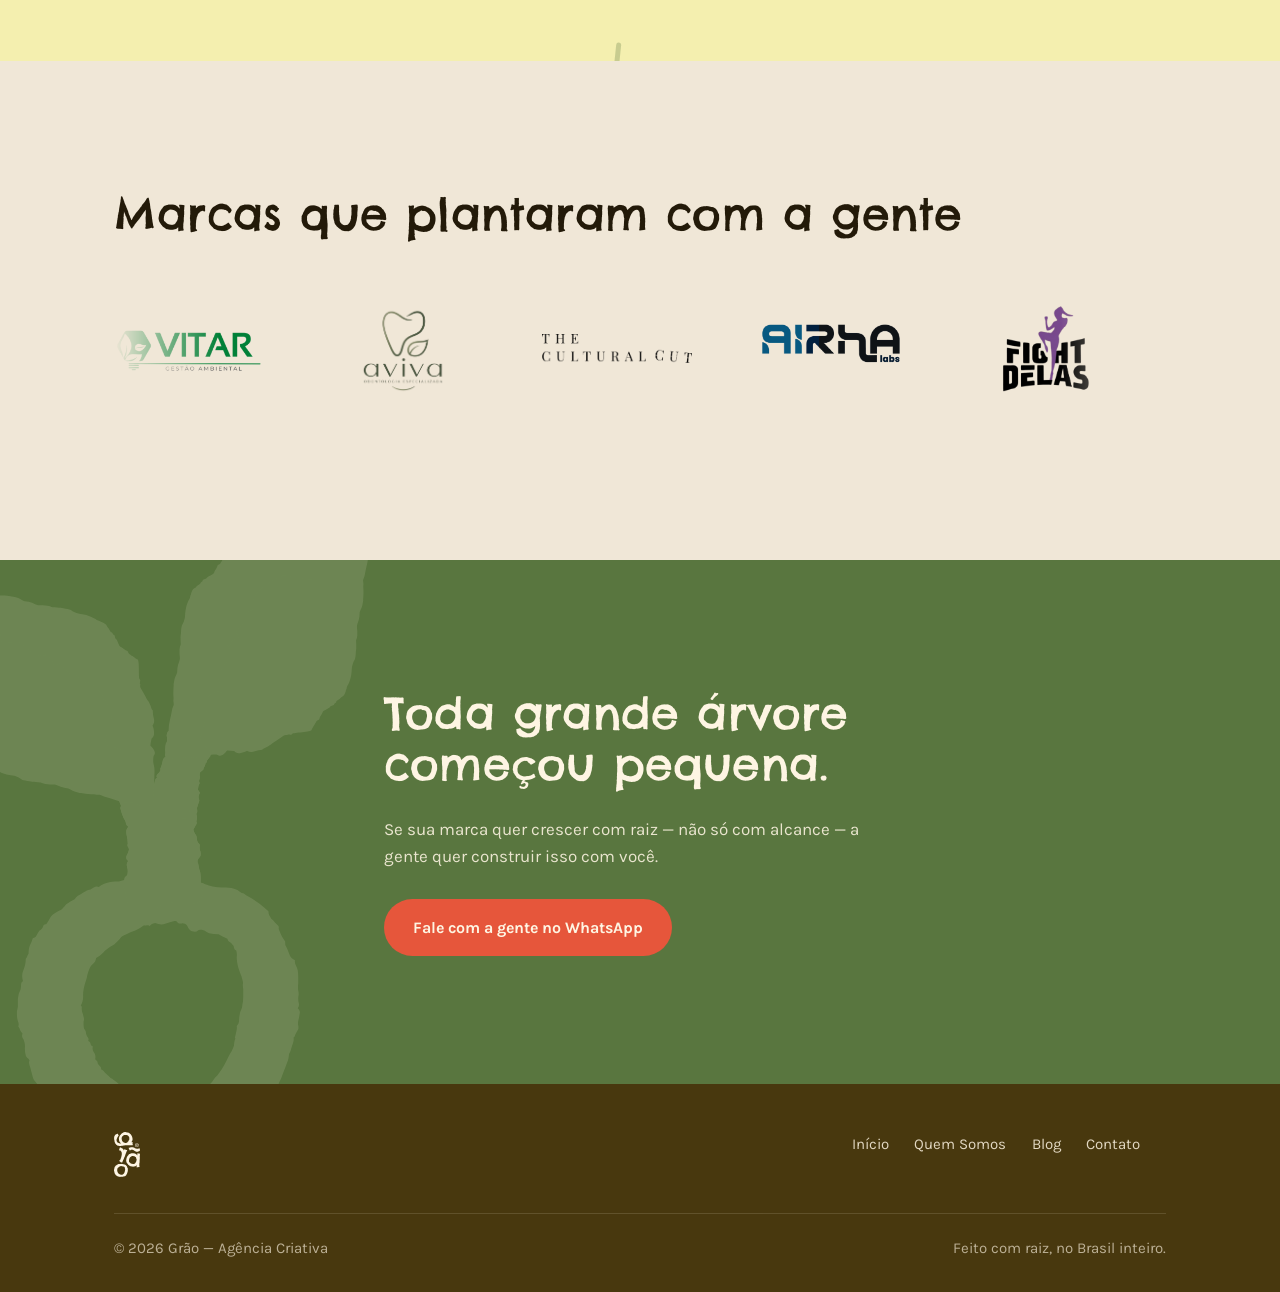
==== commit a363a22c: "Atualiza fotos dos cards de estratégia, captação e sites Imagens do Unsplash enviadas pelo usuário, " ====
--- a/index.html
+++ b/index.html
@@ -6,7 +6,7 @@
   <title>Grão — Agência Criativa</title>
   <meta name="description" content="A Grão cria conteúdos, identidades e estratégias para marcas que querem conectar — não só aparecer. Comunicação com propósito, do Brasil inteiro." />
   <link rel="icon" href="assets/img/icon-green.svg" type="image/svg+xml" />
-  <link rel="stylesheet" href="css/style.css?v=3" />
+  <link rel="stylesheet" href="css/style.css?v=5" />
 </head>
 <body>
 
@@ -273,7 +273,7 @@
       <div class="container">
         <h2>Da estratégia à execução, sem perder a raiz</h2>
         <div class="services-grid">
-          <article class="service-card is-flagship" style="--service-image: url('https://images.unsplash.com/photo-1552664730-d307ca884978?auto=format&fit=crop&w=1200&q=85');">
+          <article class="service-card is-flagship" style="--service-image: url('../assets/img/servico-estrategia.jpg');">
             <div class="service-card__content">
               <h3>Estratégia de conteúdo</h3>
               <div class="service-card__details">
@@ -282,7 +282,7 @@
               </div>
             </div>
           </article>
-          <article class="service-card" style="--service-image: url('https://unsplash.com/pt-br/fotografias/um-close-up-de-uma-raiz-de-arvore-em-uma-rocha-HPtBfvp8Uvg');">
+          <article class="service-card" style="--service-image: url('../assets/img/servico-captacao.jpg');">
             <div class="service-card__content">
               <h3>Captação de foto e vídeo</h3>
               <div class="service-card__details">
@@ -318,11 +318,11 @@
               </div>
             </div>
           </article>
-          <article class="service-card" style="--service-image: url('https://images.unsplash.com/photo-1460925895917-afdab827c52f?auto=format&fit=crop&w=1200&q=85');">
+          <article class="service-card" style="--service-image: url('../assets/img/servico-site.jpg');">
             <div class="service-card__content">
               <h3>Site e Landing Page</h3>
               <div class="service-card__details">
-                <p>Campanhas guiadas por objetivo, estratégia e análise — não apenas por alcance.</p>
+                <p>Páginas com a cara da marca e estrutura pensada para guiar o visitante até a ação — rápidas, responsivas e feitas para converter.</p>
                 <a href="contato.html" class="btn service-card__cta">Quero conhecer</a>
               </div>
             </div>
@@ -436,7 +436,7 @@
     </div>
   </footer>
 
-  <script src="js/main.js?v=3"></script>
+  <script src="js/main.js?v=5"></script>
   <script>
     (() => {
       const sections = document.querySelectorAll("[data-root-section]");
--- a/css/style.css
+++ b/css/style.css
@@ -961,12 +961,6 @@
     overflow: hidden;
   }
 
-  .manifesto--graffiti {
-    position: relative;
-    max-width: 760px;
-    color: var(--green);
-  }
-
   .gw-word {
     display: inline-block;
     position: relative;
@@ -983,42 +977,181 @@
     text-shadow: 0 0 4px rgba(89, 118, 63, 0.3), 0 0 14px rgba(89, 118, 63, 0.12);
   }
 
-  /* Escorrido de tinta em algumas palavras */
-  .gw-word.has-drip::after {
+  /* --- Minijogo do manifesto --- */
+
+  .mf-kicker {
+    display: block;
+    color: var(--terracotta);
+    font-weight: 700;
+    letter-spacing: 0.08em;
+    text-transform: uppercase;
+    font-size: 0.85rem;
+    margin-bottom: 0.4rem;
+  }
+
+  .mf-title { margin-bottom: 0.4rem; }
+  .mf-intro { color: var(--green-deep); margin-bottom: 2rem; max-width: 52ch; }
+
+  .mf-wall {
+    position: relative;
+    min-height: clamp(260px, 34vw, 340px);
+    display: flex;
+    align-items: center;
+    padding: clamp(2.6rem, 5vw, 3.6rem) clamp(1.4rem, 5vw, 3.6rem);
+    border-radius: 20px;
+    background: rgba(254, 245, 227, 0.45);
+    border: 2px dashed rgba(72, 56, 14, 0.18);
+    overflow: hidden;
+  }
+
+  /* névoa de tinta a cada borrifada */
+  .mf-wall::before {
     content: "";
     position: absolute;
-    left: var(--drip-x, 50%);
-    top: 82%;
-    width: 3px;
-    height: 0;
-    border-radius: 0 0 3px 3px;
-    background: currentColor;
-    opacity: 0.75;
-    transition: height 1.4s ease 0.4s;
-  }
-
-  .gw-word.has-drip.is-painted::after { height: var(--drip-h, 18px); }
-
-  /* "Bico" do spray que acompanha a pintura */
-  .gw-nozzle {
+    inset: -20%;
+    background: radial-gradient(circle at var(--mist-x, 30%) var(--mist-y, 50%), rgba(89, 118, 63, 0.28), transparent 45%);
+    opacity: 0;
+    pointer-events: none;
+  }
+
+  .mf-wall.is-spraying::before { animation: mf-mist 1.1s ease-out; }
+
+  @keyframes mf-mist {
+    0% { opacity: 0; transform: scale(0.6); }
+    25% { opacity: 1; }
+    100% { opacity: 0; transform: scale(1.15); }
+  }
+
+  .mf-wall__tag {
     position: absolute;
-    top: 0;
-    left: 0;
-    width: 70px;
-    height: 70px;
-    margin: -35px 0 0 -35px;
-    border-radius: 50%;
-    background: radial-gradient(circle, rgba(89, 118, 63, 0.35), rgba(89, 118, 63, 0.12) 40%, transparent 70%);
-    pointer-events: none;
-    opacity: 0;
-    transition: opacity 0.4s ease, transform 0.25s ease-out;
-  }
-
-  .gw-nozzle.is-active { opacity: 1; }
-
-  @media (prefers-reduced-motion: reduce) {
-    .gw-word { opacity: 1; filter: none; transform: none; }
-    .gw-nozzle { display: none; }
+    top: 1rem;
+    left: 1.4rem;
+    font-family: var(--font-display);
+    font-size: 0.9rem;
+    color: var(--terracotta);
+    transform: rotate(-3deg);
+    opacity: 0.8;
+  }
+
+  .mf-wall__count {
+    position: absolute;
+    right: 1.4rem;
+    bottom: 1rem;
+    font-family: var(--font-display);
+    color: rgba(72, 56, 14, 0.45);
+  }
+
+  .mf-wall__text {
+    position: relative;
+    max-width: 760px;
+    margin: 0;
+    color: var(--green);
+  }
+
+  .mf-wall__text.is-idle { color: rgba(72, 56, 14, 0.35); }
+
+  .mf-wall__text .gw-word { transition-delay: calc(var(--i, 0) * 55ms); }
+
+  .mf-progress {
+    display: flex;
+    gap: 0.4rem;
+    margin: 1.2rem 0 1.4rem;
+  }
+
+  .mf-progress span {
+    flex: 1;
+    height: 6px;
+    border-radius: 6px;
+    background: rgba(72, 56, 14, 0.14);
+    transition: background-color 0.4s ease;
+  }
+
+  .mf-progress span.is-done { background: var(--green); }
+
+  .mf-controls {
+    display: flex;
+    flex-wrap: wrap;
+    align-items: center;
+    gap: 0.8rem;
+  }
+
+  .mf-spray,
+  .mf-back {
+    font: inherit;
+    font-weight: 700;
+    cursor: pointer;
+    border-radius: 999px;
+    transition: transform 0.2s ease, background-color 0.2s ease, opacity 0.2s ease;
+  }
+
+  .mf-spray {
+    display: inline-flex;
+    align-items: center;
+    gap: 0.6rem;
+    padding: 0.95rem 1.6rem;
+    border: 0;
+    background: var(--terracotta);
+    color: var(--cream);
+  }
+
+  .mf-spray:hover { background: #cf4a32; transform: translateY(-2px); }
+  .mf-spray:active .mf-spray__can { transform: rotate(-18deg) translateY(-2px); }
+  .mf-spray__can { width: 22px; height: 22px; transition: transform 0.15s ease; }
+
+  .mf-back {
+    padding: 0.9rem 1.3rem;
+    border: 2px solid rgba(35, 26, 9, 0.25);
+    background: transparent;
+    color: var(--ink);
+  }
+
+  .mf-back:hover:not(:disabled) { background: rgba(35, 26, 9, 0.06); }
+  .mf-back:disabled { opacity: 0.35; cursor: default; }
+
+  .mf-full { margin-top: 2rem; }
+
+  .mf-full summary {
+    cursor: pointer;
+    color: var(--green);
+    font-weight: 700;
+    text-decoration: underline;
+    text-decoration-color: var(--terracotta);
+    text-underline-offset: 3px;
+  }
+
+  .mf-full .manifesto { margin-top: 1.4rem; }
+
+  @media (max-width: 520px) {
+    .mf-controls { flex-direction: column-reverse; align-items: stretch; }
+    .mf-spray { justify-content: center; }
+  }
+
+  /* --- De uma amizade para um propósito: texto + foto --- */
+
+  .friendship {
+    display: grid;
+    grid-template-columns: 1.15fr 0.85fr;
+    gap: clamp(2rem, 5vw, 4.5rem);
+    align-items: center;
+  }
+
+  .friendship__photo {
+    margin: 0;
+    padding: 0.8rem 0.8rem 2.6rem;
+    background: #fff;
+    border-radius: 6px;
+    box-shadow: 0 18px 40px rgba(35, 26, 9, 0.16);
+    transform: rotate(2.5deg);
+    transition: transform 0.4s ease;
+  }
+
+  .friendship__photo:hover { transform: rotate(0deg) scale(1.02); }
+
+  .friendship__photo img { width: 100%; border-radius: 3px; }
+
+  @media (max-width: 820px) {
+    .friendship { grid-template-columns: 1fr; }
+    .friendship__photo { max-width: 360px; margin: 0 auto; }
   }
 
   /* --- Quem faz acontecer: foto com balões --- */
@@ -1027,7 +1160,8 @@
 
   .team-photo {
     position: relative;
-    margin: 0;
+    max-width: 900px;
+    margin: 0 auto;
     border-radius: 24px;
   }
 
@@ -1093,10 +1227,10 @@
   .team-spot__balloon {
     position: absolute;
     left: 50%;
-    bottom: calc(50% + 22px);
+    top: calc(50% + 22px);
     z-index: 2;
     width: max-content;
-    max-width: min(280px, 70vw);
+    max-width: min(280px, 62vw);
     padding: 1rem 1.2rem;
     border-radius: 16px;
     background: var(--cream);
@@ -1105,8 +1239,8 @@
     box-shadow: 0 12px 30px rgba(35, 26, 9, 0.22);
     opacity: 0;
     visibility: hidden;
-    transform: translate(-50%, 8px) scale(0.96);
-    transform-origin: bottom center;
+    transform: translate(-50%, -8px) scale(0.96);
+    transform-origin: top center;
     transition: opacity 0.25s ease, transform 0.25s ease, visibility 0.25s;
   }
 
@@ -1114,10 +1248,10 @@
     content: "";
     position: absolute;
     left: 50%;
-    top: 100%;
+    bottom: 100%;
     margin-left: -9px;
     border: 9px solid transparent;
-    border-top-color: var(--cream);
+    border-bottom-color: var(--cream);
   }
 
   .team-spot__balloon strong {
@@ -1148,17 +1282,6 @@
   .team-spot:hover .team-spot__dot,
   .team-spot[aria-expanded="true"] .team-spot__dot { opacity: 0; }
 
-  /* Balões das pontas alinhados para dentro da foto */
-  .team-spot:first-of-type .team-spot__balloon { left: 0; transform: translate(0, 8px) scale(0.96); transform-origin: bottom left; }
-  .team-spot:first-of-type .team-spot__balloon::after { left: 2.2rem; }
-  .team-spot:last-of-type .team-spot__balloon { left: auto; right: 0; transform: translate(0, 8px) scale(0.96); transform-origin: bottom right; }
-  .team-spot:last-of-type .team-spot__balloon::after { left: auto; right: 2.2rem; margin: 0 -9px 0 0; }
-  .team-spot:first-of-type:hover .team-spot__balloon,
-  .team-spot:first-of-type:focus-visible .team-spot__balloon,
-  .team-spot:first-of-type[aria-expanded="true"] .team-spot__balloon,
-  .team-spot:last-of-type:hover .team-spot__balloon,
-  .team-spot:last-of-type:focus-visible .team-spot__balloon,
-  .team-spot:last-of-type[aria-expanded="true"] .team-spot__balloon { transform: translate(0, 0) scale(1); }
 
   /* ==========================================================================
      Portfólio — filtros e cards
